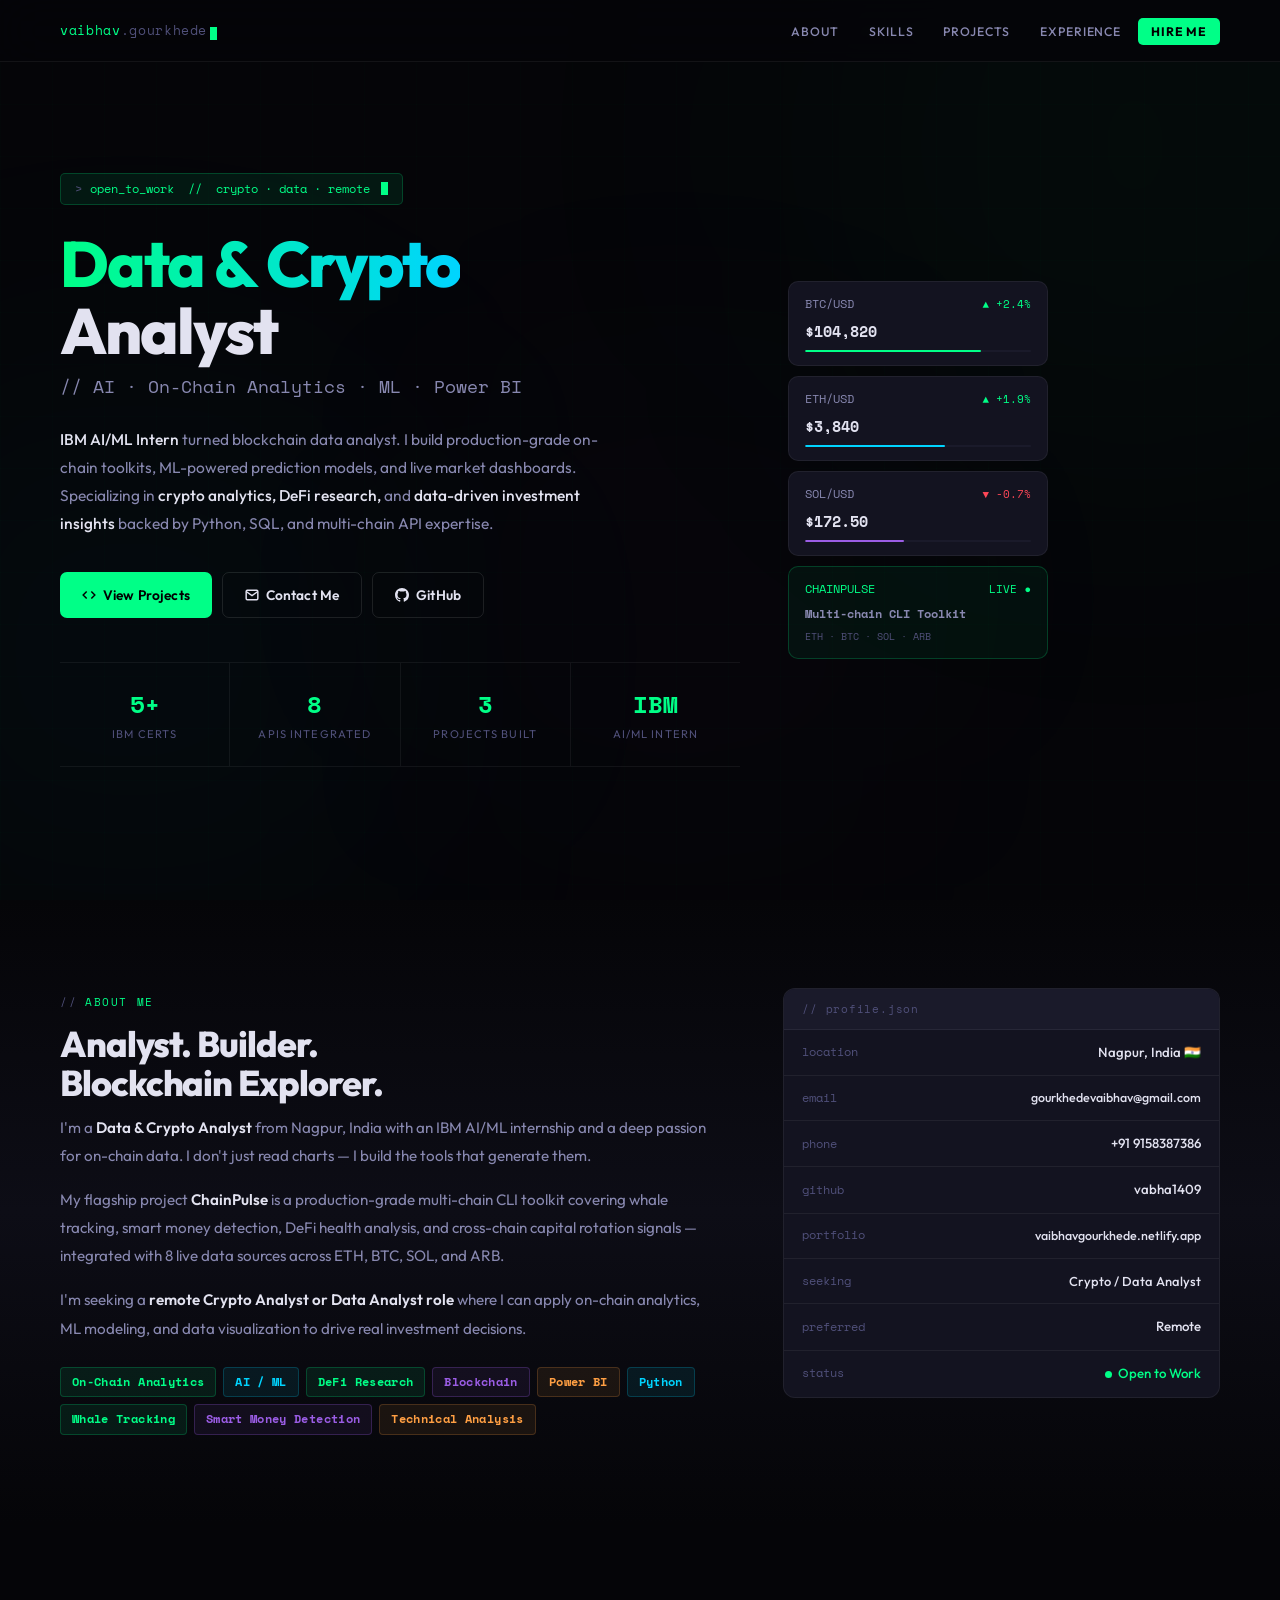
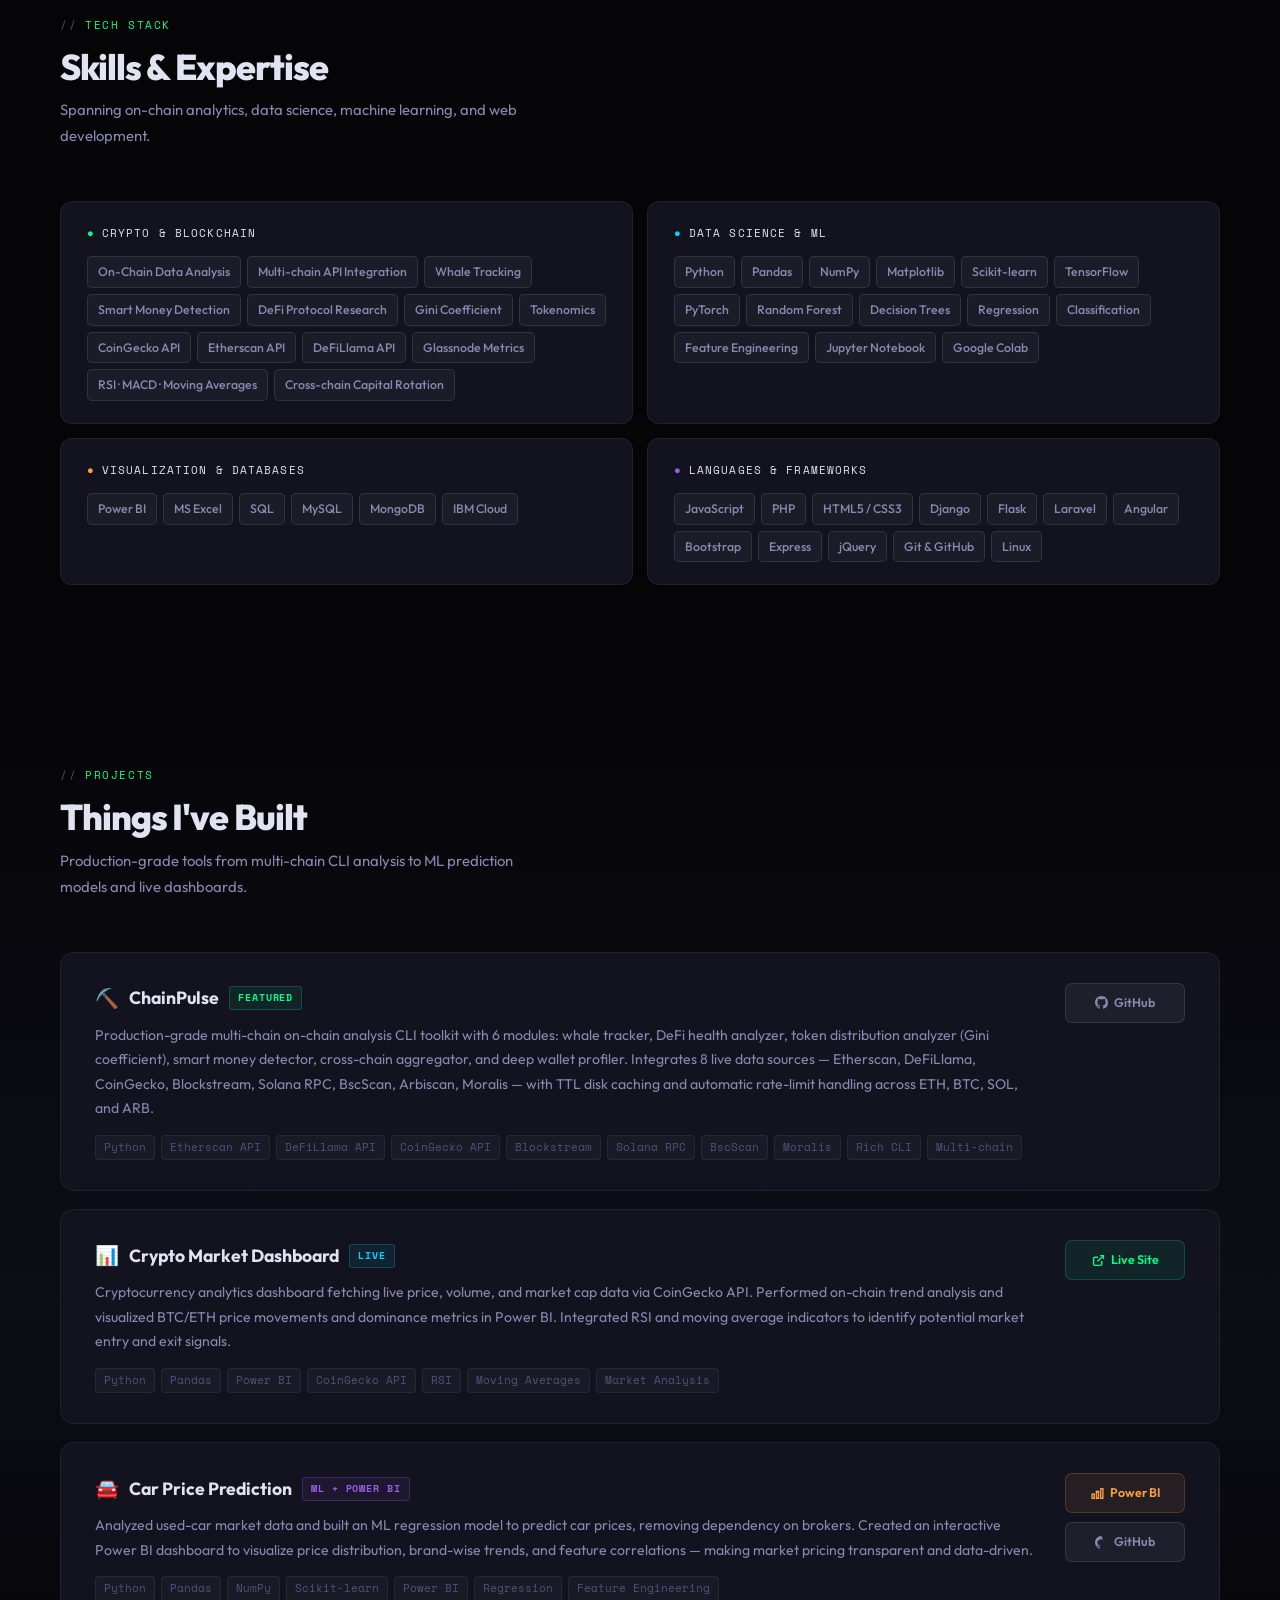
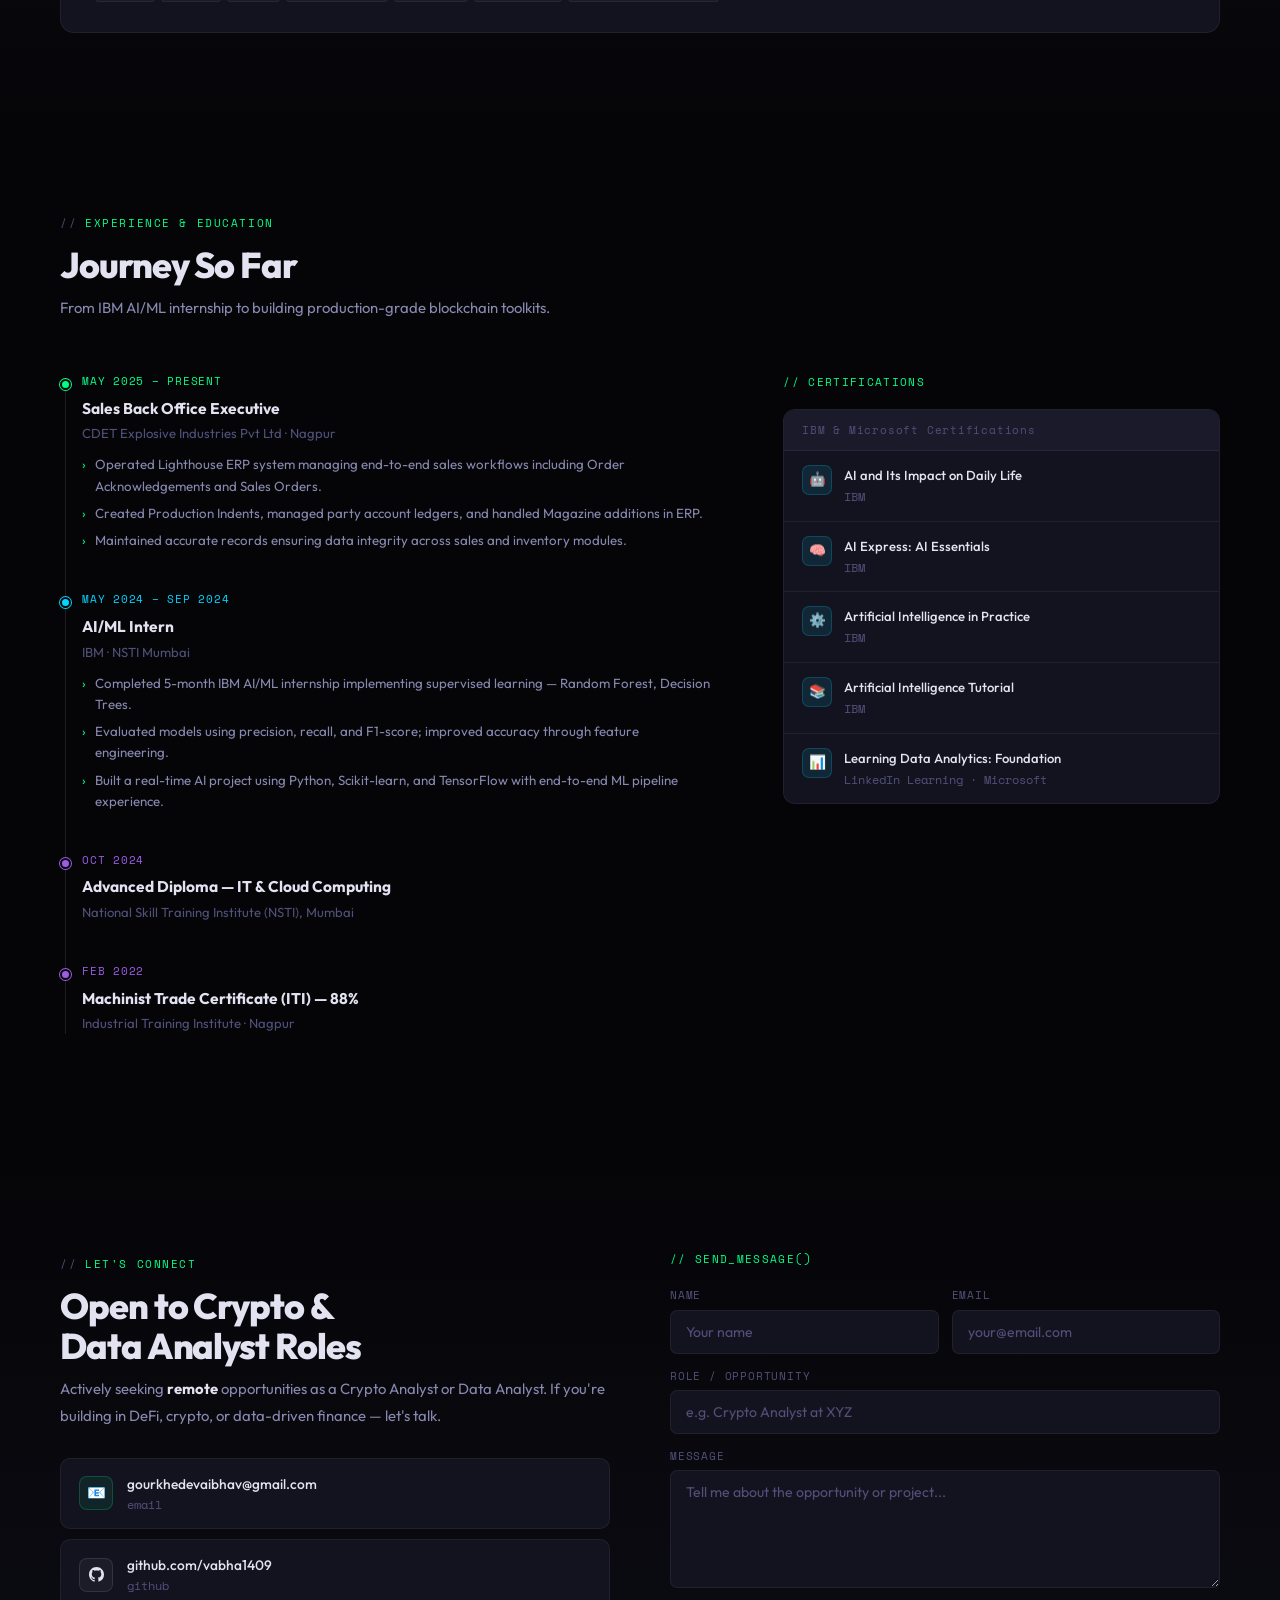
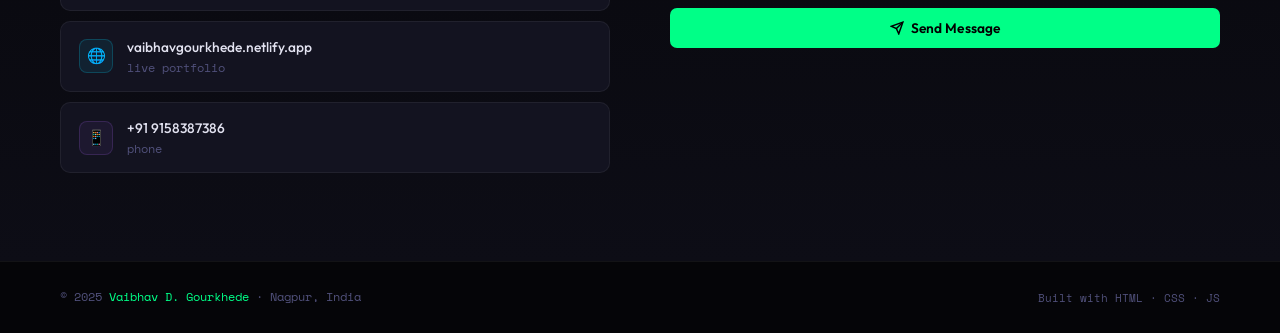
==== index.html @ e636c7ea "Add files via upload feat: complete portfolio redesign" ====
<!DOCTYPE html>
<html lang="en">
<head>
<meta charset="UTF-8">
<meta name="viewport" content="width=device-width, initial-scale=1.0">
<title>Vaibhav Gourkhede | Data &amp; Crypto Analyst</title>
<link href="https://fonts.googleapis.com/css2?family=Space+Mono:ital,wght@0,400;0,700;1,400&family=Outfit:wght@300;400;500;600;700;800&display=swap" rel="stylesheet">
<style>
:root{
  --bg:#050508;--surf:#0d0d16;--surf2:#131320;--surf3:#1a1a2a;
  --bdr:rgba(255,255,255,0.06);--bdr2:rgba(255,255,255,0.1);
  --green:#00ff87;--gdim:rgba(0,255,135,0.08);--gbdr:rgba(0,255,135,0.2);
  --blue:#00d4ff;--bdim:rgba(0,212,255,0.08);
  --purple:#9b5de5;--pdim:rgba(155,93,229,0.08);
  --orange:#ff9f43;--odim:rgba(255,159,67,0.08);
  --red:#ff4757;
  --tx:#e2e2f0;--tx2:#8888b0;--tx3:#50507a;
  --mono:'Space Mono',monospace;--sans:'Outfit',sans-serif;
}
*,*::before,*::after{margin:0;padding:0;box-sizing:border-box}
html{scroll-behavior:smooth}
body{background:var(--bg);color:var(--tx);font-family:var(--sans);font-size:16px;line-height:1.6;overflow-x:hidden}
body::after{content:'';position:fixed;inset:0;background-image:linear-gradient(rgba(0,255,135,0.012) 1px,transparent 1px),linear-gradient(90deg,rgba(0,255,135,0.012) 1px,transparent 1px);background-size:52px 52px;pointer-events:none;z-index:0}
.glow{position:fixed;border-radius:50%;filter:blur(150px);pointer-events:none;z-index:0}
.g1{width:650px;height:650px;background:rgba(0,255,135,0.03);top:-180px;right:-180px}
.g2{width:500px;height:500px;background:rgba(0,212,255,0.04);bottom:0;left:-120px}
.g3{width:380px;height:380px;background:rgba(155,93,229,0.03);top:45%;left:38%}

/* NAV */
nav{position:fixed;top:0;left:0;right:0;z-index:200;display:flex;justify-content:space-between;align-items:center;padding:0 60px;height:62px;background:rgba(5,5,8,0.88);backdrop-filter:blur(24px);border-bottom:1px solid var(--bdr)}
.nav-brand{font-family:var(--mono);font-size:0.82rem;color:var(--green);letter-spacing:0.05em}
.nav-brand span{color:var(--tx3)}
.blink{display:inline-block;width:7px;height:13px;background:var(--green);animation:blink 1s step-end infinite;vertical-align:text-bottom;margin-left:3px}
@keyframes blink{0%,100%{opacity:1}50%{opacity:0}}
.nav-links{display:flex;gap:4px;list-style:none}
.nav-links a{color:var(--tx2);text-decoration:none;font-size:0.77rem;font-weight:500;letter-spacing:0.07em;text-transform:uppercase;padding:6px 13px;border-radius:5px;transition:all .2s}
.nav-links a:hover{color:var(--tx);background:var(--surf2)}
.nav-hire{background:var(--green)!important;color:#000!important;font-weight:700!important}
.nav-hire:hover{background:#00ffaa!important}

/* HERO */
#hero{min-height:100vh;display:flex;align-items:center;padding:110px 60px 70px;max-width:1280px;margin:0 auto;position:relative;z-index:1;gap:48px}
.hero-l{flex:1;max-width:680px}
.hero-r{flex:0 0 260px;display:flex;flex-direction:column;gap:10px}
.tag{display:inline-flex;align-items:center;gap:8px;font-family:var(--mono);font-size:0.72rem;color:var(--green);background:var(--gdim);border:1px solid var(--gbdr);border-radius:5px;padding:6px 14px;margin-bottom:26px;animation:fup .5s ease both}
.tag::before{content:'>';color:var(--tx3)}
h1{font-family:var(--sans);font-size:clamp(2.5rem,5vw,4.2rem);font-weight:800;line-height:1.04;letter-spacing:-.03em;margin-bottom:8px;animation:fup .5s .08s ease both}
.gtext{background:linear-gradient(90deg,var(--green) 0%,var(--blue) 100%);-webkit-background-clip:text;-webkit-text-fill-color:transparent;background-clip:text}
.subtitle{font-family:var(--mono);font-size:clamp(0.9rem,1.8vw,1.1rem);color:var(--tx2);margin-bottom:26px;animation:fup .5s .14s ease both}
.hero-bio{font-size:.97rem;color:var(--tx2);max-width:540px;line-height:1.8;margin-bottom:34px;animation:fup .5s .2s ease both}
.hero-bio strong{color:var(--tx);font-weight:500}
.btns{display:flex;gap:10px;flex-wrap:wrap;animation:fup .5s .26s ease both}
.btn{display:inline-flex;align-items:center;gap:7px;padding:11px 22px;border-radius:7px;font-size:.86rem;font-weight:600;text-decoration:none;border:none;cursor:pointer;font-family:var(--sans);transition:all .2s;letter-spacing:.01em}
.btn-g{background:var(--green);color:#000}
.btn-g:hover{background:#00ffaa;transform:translateY(-2px);box-shadow:0 8px 24px rgba(0,255,135,.22)}
.btn-o{background:transparent;color:var(--tx);border:1px solid var(--bdr2)}
.btn-o:hover{border-color:rgba(255,255,255,.18);background:var(--surf2);transform:translateY(-2px)}
.metrics{display:flex;gap:0;border-top:1px solid var(--bdr);border-bottom:1px solid var(--bdr);margin-top:44px;animation:fup .5s .32s ease both}
.met{flex:1;padding:22px 0;border-right:1px solid var(--bdr);text-align:center}
.met:last-child{border-right:none}
.met-v{font-family:var(--mono);font-size:1.5rem;font-weight:700;color:var(--green)}
.met-l{font-size:.7rem;text-transform:uppercase;letter-spacing:.1em;color:var(--tx3);margin-top:3px}
@keyframes fup{from{opacity:0;transform:translateY(18px)}to{opacity:1;transform:translateY(0)}}

/* TICKER */
.tick{background:var(--surf2);border:1px solid var(--bdr);border-radius:10px;padding:13px 16px;font-family:var(--mono);font-size:.73rem;animation:fup .5s .3s ease both;transition:border-color .2s}
.tick:hover{border-color:var(--bdr2)}
.tick-top{display:flex;justify-content:space-between;align-items:center;margin-bottom:5px}
.tick-sym{color:var(--tx2)}
.up{color:var(--green);font-size:.68rem}
.dn{color:var(--red);font-size:.68rem}
.tick-p{font-size:.95rem;color:var(--tx);font-weight:700}
.tick-bar{height:2px;background:var(--surf3);border-radius:2px;overflow:hidden;margin-top:7px}
.tick-f{height:100%;border-radius:2px}

/* SECTIONS */
.section{position:relative;z-index:1;padding:88px 0}
.container{max-width:1280px;margin:0 auto;padding:0 60px}
.eyebrow{display:inline-flex;align-items:center;gap:8px;font-family:var(--mono);font-size:.7rem;letter-spacing:.14em;text-transform:uppercase;color:var(--green);margin-bottom:13px}
.eyebrow::before{content:'//';color:var(--tx3)}
.sec-h{font-family:var(--sans);font-size:clamp(1.75rem,2.8vw,2.5rem);font-weight:800;letter-spacing:-.03em;margin-bottom:11px;line-height:1.1}
.sec-sub{color:var(--tx2);font-size:.93rem;max-width:490px;line-height:1.75;margin-bottom:52px}

/* ABOUT */
#about{background:linear-gradient(180deg,var(--bg) 0%,var(--surf) 50%,var(--bg) 100%)}
.about-g{display:grid;grid-template-columns:3fr 2fr;gap:68px;align-items:start}
.about-body p{color:var(--tx2);line-height:1.85;margin-bottom:16px;font-size:.95rem}
.about-body p strong{color:var(--tx);font-weight:600}
.chips{display:flex;flex-wrap:wrap;gap:7px;margin-top:24px}
.chip{font-size:.73rem;font-weight:600;padding:5px 11px;border-radius:4px;font-family:var(--mono);letter-spacing:.03em}
.cg{background:var(--gdim);border:1px solid var(--gbdr);color:var(--green)}
.cb{background:var(--bdim);border:1px solid rgba(0,212,255,.2);color:var(--blue)}
.cp{background:var(--pdim);border:1px solid rgba(155,93,229,.25);color:var(--purple)}
.co{background:var(--odim);border:1px solid rgba(255,159,67,.2);color:var(--orange)}
.info-panel{background:var(--surf2);border:1px solid var(--bdr);border-radius:12px;overflow:hidden}
.ip-head{background:var(--surf3);border-bottom:1px solid var(--bdr);padding:11px 18px;font-family:var(--mono);font-size:.7rem;color:var(--tx3);letter-spacing:.07em}
.ir{display:flex;justify-content:space-between;align-items:center;padding:12px 18px;border-bottom:1px solid var(--bdr);font-size:.83rem}
.ir:last-child{border-bottom:none}
.ik{color:var(--tx3);font-family:var(--mono);font-size:.72rem}
.iv{color:var(--tx);font-weight:500}
.sdot{display:inline-flex;align-items:center;gap:6px;color:var(--green)}
.sdot::before{content:'';width:7px;height:7px;background:var(--green);border-radius:50%;animation:pulse 2s ease infinite}
@keyframes pulse{0%,100%{opacity:1;transform:scale(1)}50%{opacity:.4;transform:scale(.75)}}

/* SKILLS */
.sk-grid{display:grid;grid-template-columns:repeat(2,1fr);gap:14px}
.sk-block{background:var(--surf2);border:1px solid var(--bdr);border-radius:12px;padding:22px 26px;transition:border-color .2s}
.sk-block:hover{border-color:var(--bdr2)}
.sk-title{font-family:var(--mono);font-size:.7rem;text-transform:uppercase;letter-spacing:.1em;margin-bottom:14px;display:flex;align-items:center;gap:7px}
.pills{display:flex;flex-wrap:wrap;gap:6px}
.pill{background:rgba(255,255,255,.04);border:1px solid var(--bdr2);border-radius:5px;padding:5px 10px;font-size:.77rem;font-weight:500;color:var(--tx2);transition:all .18s}
.pill:hover{color:var(--tx);background:rgba(255,255,255,.07)}

/* PROJECTS */
#projects{background:linear-gradient(180deg,var(--bg) 0%,var(--surf) 60%,var(--bg) 100%)}
.proj-list{display:flex;flex-direction:column;gap:18px}
.pcard{background:var(--surf2);border:1px solid var(--bdr);border-radius:14px;padding:30px 34px;display:grid;grid-template-columns:1fr auto;gap:28px;align-items:start;transition:all .25s;position:relative;overflow:hidden}
.pcard::before{content:'';position:absolute;left:0;top:0;bottom:0;width:3px;background:var(--green);opacity:0;transition:opacity .25s}
.pcard:hover{border-color:var(--bdr2);transform:translateX(4px)}
.pcard:hover::before{opacity:1}
.pcard.blue::before{background:var(--blue)}
.pcard.purple::before{background:var(--purple)}
.ph{display:flex;align-items:center;gap:10px;margin-bottom:9px}
.pico{font-size:1.2rem}
.pname{font-family:var(--sans);font-size:1.1rem;font-weight:700;color:var(--tx)}
.pbadge{font-family:var(--mono);font-size:.63rem;text-transform:uppercase;letter-spacing:.09em;padding:3px 8px;border-radius:3px;font-weight:700}
.bf{background:var(--gdim);border:1px solid var(--gbdr);color:var(--green)}
.bl{background:var(--bdim);border:1px solid rgba(0,212,255,.2);color:var(--blue)}
.bpu{background:var(--pdim);border:1px solid rgba(155,93,229,.25);color:var(--purple)}
.pdesc{color:var(--tx2);font-size:.88rem;line-height:1.75;margin-bottom:14px}
.pstack{display:flex;flex-wrap:wrap;gap:6px}
.stag{font-family:var(--mono);font-size:.68rem;background:rgba(255,255,255,.03);border:1px solid var(--bdr);border-radius:4px;padding:3px 8px;color:var(--tx3)}
.plc{display:flex;flex-direction:column;gap:9px;min-width:120px}
.plink{display:flex;align-items:center;justify-content:center;gap:6px;text-decoration:none;font-size:.78rem;font-weight:600;padding:9px 14px;border-radius:7px;transition:all .18s;white-space:nowrap}
.plgh{background:rgba(255,255,255,.05);border:1px solid var(--bdr2);color:var(--tx2)}
.plgh:hover{color:var(--tx);background:rgba(255,255,255,.09)}
.pllive{background:var(--gdim);border:1px solid var(--gbdr);color:var(--green)}
.pllive:hover{background:rgba(0,255,135,.15);transform:translateY(-1px)}
.plpbi{background:var(--odim);border:1px solid rgba(255,159,67,.2);color:var(--orange)}
.plpbi:hover{background:rgba(255,159,67,.14);transform:translateY(-1px)}

/* EXPERIENCE */
.exp-g{display:grid;grid-template-columns:3fr 2fr;gap:68px}
.tl{position:relative;padding-left:22px}
.tl::before{content:'';position:absolute;left:5px;top:8px;bottom:0;width:1px;background:var(--bdr2)}
.tli{position:relative;margin-bottom:40px}
.tld{position:absolute;left:-22px;top:6px;width:11px;height:11px;border-radius:50%;background:var(--green);border:2px solid var(--bg);box-shadow:0 0 0 1px var(--green)}
.tld.b{background:var(--blue);box-shadow:0 0 0 1px var(--blue)}
.tld.p{background:var(--purple);box-shadow:0 0 0 1px var(--purple)}
.tldate{font-family:var(--mono);font-size:.68rem;color:var(--green);letter-spacing:.07em;margin-bottom:5px}
.tlrole{font-size:.97rem;font-weight:700;margin-bottom:3px}
.tlorg{font-size:.82rem;color:var(--tx3);margin-bottom:10px}
.tlpts{list-style:none;padding:0;display:flex;flex-direction:column;gap:6px}
.tlpts li{font-size:.83rem;color:var(--tx2);line-height:1.6;padding-left:13px;position:relative}
.tlpts li::before{content:'›';position:absolute;left:0;color:var(--green)}
.cert-panel{background:var(--surf2);border:1px solid var(--bdr);border-radius:12px;overflow:hidden}
.cp-head{background:var(--surf3);border-bottom:1px solid var(--bdr);padding:11px 18px;font-family:var(--mono);font-size:.7rem;color:var(--tx3);letter-spacing:.07em}
.ci{display:flex;align-items:flex-start;gap:12px;padding:14px 18px;border-bottom:1px solid var(--bdr);transition:background .2s}
.ci:last-child{border-bottom:none}
.ci:hover{background:rgba(255,255,255,.02)}
.cico{width:30px;height:30px;border-radius:7px;flex-shrink:0;background:rgba(0,212,255,.1);border:1px solid rgba(0,212,255,.2);display:flex;align-items:center;justify-content:center;font-size:.85rem}
.cname{font-size:.82rem;font-weight:500;color:var(--tx)}
.ciss{font-size:.73rem;color:var(--tx3);font-family:var(--mono);margin-top:2px}

/* CONTACT */
#contact{background:linear-gradient(180deg,var(--bg) 0%,var(--surf) 100%)}
.con-g{display:grid;grid-template-columns:1fr 1fr;gap:60px}
.clinks{display:flex;flex-direction:column;gap:10px;margin-top:28px}
.clink{display:flex;align-items:center;gap:14px;padding:14px 18px;border-radius:10px;background:var(--surf2);border:1px solid var(--bdr);text-decoration:none;color:var(--tx);font-size:.86rem;font-weight:500;transition:all .2s}
.clink:hover{border-color:var(--bdr2);transform:translateX(4px);background:var(--surf3)}
.cico2{width:34px;height:34px;border-radius:8px;flex-shrink:0;display:flex;align-items:center;justify-content:center;font-size:.95rem}
.csub{font-size:.72rem;color:var(--tx3);font-family:var(--mono);margin-top:1px}
.form{display:flex;flex-direction:column;gap:13px}
.frow{display:grid;grid-template-columns:1fr 1fr;gap:13px}
.flbl{font-size:.71rem;font-family:var(--mono);color:var(--tx3);letter-spacing:.07em;margin-bottom:5px;text-transform:uppercase}
.form input,.form textarea{width:100%;background:var(--surf2);border:1px solid var(--bdr);border-radius:7px;padding:12px 15px;color:var(--tx);font-family:var(--sans);font-size:.88rem;outline:none;transition:border-color .2s}
.form input:focus,.form textarea:focus{border-color:rgba(0,255,135,.3)}
.form input::placeholder,.form textarea::placeholder{color:var(--tx3)}
.form textarea{resize:vertical;min-height:118px}

/* FOOTER */
footer{border-top:1px solid var(--bdr);padding:26px 60px;display:flex;justify-content:space-between;align-items:center;position:relative;z-index:1}
.fl{font-family:var(--mono);font-size:.72rem;color:var(--tx3)}
.fl span{color:var(--green)}

/* REVEAL */
.reveal{opacity:0;transform:translateY(26px);transition:opacity .62s ease,transform .62s ease}
.reveal.in{opacity:1;transform:translateY(0)}

/* SCROLLBAR */
::-webkit-scrollbar{width:4px}
::-webkit-scrollbar-track{background:var(--bg)}
::-webkit-scrollbar-thumb{background:var(--surf3);border-radius:2px}

/* RESPONSIVE */
@media(max-width:960px){
  nav{padding:0 20px}.nav-links{display:none}
  #hero{padding:90px 20px 60px;flex-direction:column}
  .hero-r{margin:0;flex-direction:row;overflow-x:auto;flex:unset;width:100%}
  .container{padding:0 20px}
  .about-g,.sk-grid,.exp-g,.con-g{grid-template-columns:1fr}
  .pcard{grid-template-columns:1fr}
  .plc{flex-direction:row;flex-wrap:wrap}
  footer{padding:20px;flex-direction:column;gap:8px;text-align:center}
}
</style>
</head>
<body>
<div class="glow g1"></div><div class="glow g2"></div><div class="glow g3"></div>

<!-- NAV -->
<nav>
  <div class="nav-brand">vaibhav<span>.gourkhede</span><span class="blink"></span></div>
  <ul class="nav-links">
    <li><a href="#about">About</a></li>
    <li><a href="#skills">Skills</a></li>
    <li><a href="#projects">Projects</a></li>
    <li><a href="#experience">Experience</a></li>
    <li><a href="#contact" class="nav-hire">Hire Me</a></li>
  </ul>
</nav>

<!-- HERO -->
<section id="hero">
  <div class="hero-l">
    <div class="tag">open_to_work &nbsp;&#47;&#47;&nbsp; crypto &middot; data &middot; remote<span class="blink"></span></div>
    <h1><span class="gtext">Data &amp; Crypto</span><br>Analyst</h1>
    <p class="subtitle">// AI &middot; On-Chain Analytics &middot; ML &middot; Power BI</p>
    <p class="hero-bio">
      <strong>IBM AI/ML Intern</strong> turned blockchain data analyst. I build production-grade on-chain toolkits, ML-powered prediction models, and live market dashboards. Specializing in <strong>crypto analytics, DeFi research,</strong> and <strong>data-driven investment insights</strong> backed by Python, SQL, and multi-chain API expertise.
    </p>
    <div class="btns">
      <a href="#projects" class="btn btn-g">
        <svg width="14" height="14" viewBox="0 0 24 24" fill="none" stroke="currentColor" stroke-width="2.5"><polyline points="16 18 22 12 16 6"/><polyline points="8 6 2 12 8 18"/></svg>
        View Projects
      </a>
      <a href="mailto:gourkhedevaibhav@gmail.com" class="btn btn-o">
        <svg width="14" height="14" viewBox="0 0 24 24" fill="none" stroke="currentColor" stroke-width="2.5"><path d="M4 4h16c1.1 0 2 .9 2 2v12c0 1.1-.9 2-2 2H4c-1.1 0-2-.9-2-2V6c0-1.1.9-2 2-2z"/><polyline points="22,6 12,13 2,6"/></svg>
        Contact Me
      </a>
      <a href="https://github.com/vabha1409" target="_blank" class="btn btn-o">
        <svg width="14" height="14" viewBox="0 0 24 24" fill="currentColor"><path d="M12 0C5.37 0 0 5.37 0 12c0 5.31 3.435 9.795 8.205 11.385.6.105.825-.255.825-.57 0-.285-.015-1.23-.015-2.235-3.015.555-3.795-.735-4.035-1.41-.135-.345-.72-1.41-1.23-1.695-.42-.225-1.02-.78-.015-.795.945-.015 1.62.87 1.845 1.23 1.08 1.815 2.805 1.305 3.495.99.105-.78.42-1.305.765-1.605-2.67-.3-5.46-1.335-5.46-5.925 0-1.305.465-2.385 1.23-3.225-.12-.3-.54-1.53.12-3.18 0 0 1.005-.315 3.3 1.23.96-.27 1.98-.405 3-.405s2.04.135 3 .405c2.295-1.56 3.3-1.23 3.3-1.23.66 1.65.24 2.88.12 3.18.765.84 1.23 1.905 1.23 3.225 0 4.605-2.805 5.625-5.475 5.925.435.375.81 1.095.81 2.22 0 1.605-.015 2.895-.015 3.3 0 .315.225.69.825.57A12.02 12.02 0 0024 12c0-6.63-5.37-12-12-12z"/></svg>
        GitHub
      </a>
    </div>
    <div class="metrics">
      <div class="met"><div class="met-v">5+</div><div class="met-l">IBM Certs</div></div>
      <div class="met"><div class="met-v">8</div><div class="met-l">APIs Integrated</div></div>
      <div class="met"><div class="met-v">3</div><div class="met-l">Projects Built</div></div>
      <div class="met"><div class="met-v">IBM</div><div class="met-l">AI/ML Intern</div></div>
    </div>
  </div>
  <div class="hero-r">
    <div class="tick">
      <div class="tick-top"><span class="tick-sym">BTC/USD</span><span class="up">&#9650; +2.4%</span></div>
      <div class="tick-p">$104,820</div>
      <div class="tick-bar"><div class="tick-f" style="width:78%;background:var(--green)"></div></div>
    </div>
    <div class="tick">
      <div class="tick-top"><span class="tick-sym">ETH/USD</span><span class="up">&#9650; +1.9%</span></div>
      <div class="tick-p">$3,840</div>
      <div class="tick-bar"><div class="tick-f" style="width:62%;background:var(--blue)"></div></div>
    </div>
    <div class="tick">
      <div class="tick-top"><span class="tick-sym">SOL/USD</span><span class="dn">&#9660; -0.7%</span></div>
      <div class="tick-p">$172.50</div>
      <div class="tick-bar"><div class="tick-f" style="width:44%;background:var(--purple)"></div></div>
    </div>
    <div class="tick" style="background:rgba(0,255,135,0.05);border-color:var(--gbdr)">
      <div class="tick-top"><span class="tick-sym" style="color:var(--green)">CHAINPULSE</span><span class="up">LIVE &#9679;</span></div>
      <div class="tick-p" style="font-size:.78rem;color:var(--tx2);margin-top:3px">Multi-chain CLI Toolkit</div>
      <div style="font-family:var(--mono);font-size:.65rem;color:var(--tx3);margin-top:4px">ETH &middot; BTC &middot; SOL &middot; ARB</div>
    </div>
  </div>
</section>

<!-- ABOUT -->
<section id="about" class="section">
  <div class="container">
    <div class="about-g">
      <div class="reveal">
        <div class="eyebrow">About Me</div>
        <h2 class="sec-h">Analyst. Builder.<br>Blockchain Explorer.</h2>
        <div class="about-body">
          <p>I'm a <strong>Data &amp; Crypto Analyst</strong> from Nagpur, India with an IBM AI/ML internship and a deep passion for on-chain data. I don't just read charts &mdash; I build the tools that generate them.</p>
          <p>My flagship project <strong>ChainPulse</strong> is a production-grade multi-chain CLI toolkit covering whale tracking, smart money detection, DeFi health analysis, and cross-chain capital rotation signals &mdash; integrated with 8 live data sources across ETH, BTC, SOL, and ARB.</p>
          <p>I'm seeking a <strong>remote Crypto Analyst or Data Analyst role</strong> where I can apply on-chain analytics, ML modeling, and data visualization to drive real investment decisions.</p>
        </div>
        <div class="chips">
          <span class="chip cg">On-Chain Analytics</span>
          <span class="chip cb">AI / ML</span>
          <span class="chip cg">DeFi Research</span>
          <span class="chip cp">Blockchain</span>
          <span class="chip co">Power BI</span>
          <span class="chip cb">Python</span>
          <span class="chip cg">Whale Tracking</span>
          <span class="chip cp">Smart Money Detection</span>
          <span class="chip co">Technical Analysis</span>
        </div>
      </div>
      <div class="reveal">
        <div class="info-panel">
          <div class="ip-head">// profile.json</div>
          <div class="ir"><span class="ik">location</span><span class="iv">Nagpur, India &#127470;&#127475;</span></div>
          <div class="ir"><span class="ik">email</span><span class="iv" style="font-size:.78rem">gourkhedevaibhav@gmail.com</span></div>
          <div class="ir"><span class="ik">phone</span><span class="iv">+91 9158387386</span></div>
          <div class="ir"><span class="ik">github</span><span class="iv">vabha1409</span></div>
          <div class="ir"><span class="ik">portfolio</span><span class="iv" style="font-size:.78rem">vaibhavgourkhede.netlify.app</span></div>
          <div class="ir"><span class="ik">seeking</span><span class="iv" style="font-size:.81rem">Crypto / Data Analyst</span></div>
          <div class="ir"><span class="ik">preferred</span><span class="iv">Remote</span></div>
          <div class="ir"><span class="ik">status</span><span class="iv"><span class="sdot">Open to Work</span></span></div>
        </div>
      </div>
    </div>
  </div>
</section>

<!-- SKILLS -->
<section id="skills" class="section">
  <div class="container">
    <div class="reveal">
      <div class="eyebrow">Tech Stack</div>
      <h2 class="sec-h">Skills &amp; Expertise</h2>
      <p class="sec-sub">Spanning on-chain analytics, data science, machine learning, and web development.</p>
    </div>
    <div class="sk-grid">
      <div class="sk-block reveal">
        <div class="sk-title"><span style="color:var(--green)">&#9679;</span> Crypto &amp; Blockchain</div>
        <div class="pills">
          <span class="pill">On-Chain Data Analysis</span><span class="pill">Multi-chain API Integration</span><span class="pill">Whale Tracking</span><span class="pill">Smart Money Detection</span><span class="pill">DeFi Protocol Research</span><span class="pill">Gini Coefficient</span><span class="pill">Tokenomics</span><span class="pill">CoinGecko API</span><span class="pill">Etherscan API</span><span class="pill">DeFiLlama API</span><span class="pill">Glassnode Metrics</span><span class="pill">RSI &middot; MACD &middot; Moving Averages</span><span class="pill">Cross-chain Capital Rotation</span>
        </div>
      </div>
      <div class="sk-block reveal">
        <div class="sk-title"><span style="color:var(--blue)">&#9679;</span> Data Science &amp; ML</div>
        <div class="pills">
          <span class="pill">Python</span><span class="pill">Pandas</span><span class="pill">NumPy</span><span class="pill">Matplotlib</span><span class="pill">Scikit-learn</span><span class="pill">TensorFlow</span><span class="pill">PyTorch</span><span class="pill">Random Forest</span><span class="pill">Decision Trees</span><span class="pill">Regression</span><span class="pill">Classification</span><span class="pill">Feature Engineering</span><span class="pill">Jupyter Notebook</span><span class="pill">Google Colab</span>
        </div>
      </div>
      <div class="sk-block reveal">
        <div class="sk-title"><span style="color:var(--orange)">&#9679;</span> Visualization &amp; Databases</div>
        <div class="pills">
          <span class="pill">Power BI</span><span class="pill">MS Excel</span><span class="pill">SQL</span><span class="pill">MySQL</span><span class="pill">MongoDB</span><span class="pill">IBM Cloud</span>
        </div>
      </div>
      <div class="sk-block reveal">
        <div class="sk-title"><span style="color:var(--purple)">&#9679;</span> Languages &amp; Frameworks</div>
        <div class="pills">
          <span class="pill">JavaScript</span><span class="pill">PHP</span><span class="pill">HTML5 / CSS3</span><span class="pill">Django</span><span class="pill">Flask</span><span class="pill">Laravel</span><span class="pill">Angular</span><span class="pill">Bootstrap</span><span class="pill">Express</span><span class="pill">jQuery</span><span class="pill">Git &amp; GitHub</span><span class="pill">Linux</span>
        </div>
      </div>
    </div>
  </div>
</section>

<!-- PROJECTS -->
<section id="projects" class="section">
  <div class="container">
    <div class="reveal">
      <div class="eyebrow">Projects</div>
      <h2 class="sec-h">Things I've Built</h2>
      <p class="sec-sub">Production-grade tools from multi-chain CLI analysis to ML prediction models and live dashboards.</p>
    </div>
    <div class="proj-list">

      <!-- ChainPulse -->
      <div class="pcard reveal">
        <div>
          <div class="ph">
            <span class="pico">&#9935;&#65039;</span>
            <span class="pname">ChainPulse</span>
            <span class="pbadge bf">Featured</span>
          </div>
          <p class="pdesc">Production-grade multi-chain on-chain analysis CLI toolkit with 6 modules: whale tracker, DeFi health analyzer, token distribution analyzer (Gini coefficient), smart money detector, cross-chain aggregator, and deep wallet profiler. Integrates 8 live data sources &mdash; Etherscan, DeFiLlama, CoinGecko, Blockstream, Solana RPC, BscScan, Arbiscan, Moralis &mdash; with TTL disk caching and automatic rate-limit handling across ETH, BTC, SOL, and ARB.</p>
          <div class="pstack">
            <span class="stag">Python</span><span class="stag">Etherscan API</span><span class="stag">DeFiLlama API</span><span class="stag">CoinGecko API</span><span class="stag">Blockstream</span><span class="stag">Solana RPC</span><span class="stag">BscScan</span><span class="stag">Moralis</span><span class="stag">Rich CLI</span><span class="stag">Multi-chain</span>
          </div>
        </div>
        <div class="plc">
          <a href="https://github.com/vabha1409/chainpulse" target="_blank" class="plink plgh">
            <svg width="13" height="13" viewBox="0 0 24 24" fill="currentColor"><path d="M12 0C5.37 0 0 5.37 0 12c0 5.31 3.435 9.795 8.205 11.385.6.105.825-.255.825-.57 0-.285-.015-1.23-.015-2.235-3.015.555-3.795-.735-4.035-1.41-.135-.345-.72-1.41-1.23-1.695-.42-.225-1.02-.78-.015-.795.945-.015 1.62.87 1.845 1.23 1.08 1.815 2.805 1.305 3.495.99.105-.78.42-1.305.765-1.605-2.67-.3-5.46-1.335-5.46-5.925 0-1.305.465-2.385 1.23-3.225-.12-.3-.54-1.53.12-3.18 0 0 1.005-.315 3.3 1.23.96-.27 1.98-.405 3-.405s2.04.135 3 .405c2.295-1.56 3.3-1.23 3.3-1.23.66 1.65.24 2.88.12 3.18.765.84 1.23 1.905 1.23 3.225 0 4.605-2.805 5.625-5.475 5.925.435.375.81 1.095.81 2.22 0 1.605-.015 2.895-.015 3.3 0 .315.225.69.825.57A12.02 12.02 0 0024 12c0-6.63-5.37-12-12-12z"/></svg>
            GitHub
          </a>
        </div>
      </div>

      <!-- Crypto Dashboard -->
      <div class="pcard blue reveal">
        <div>
          <div class="ph">
            <span class="pico">&#128202;</span>
            <span class="pname">Crypto Market Dashboard</span>
            <span class="pbadge bl">Live</span>
          </div>
          <p class="pdesc">Cryptocurrency analytics dashboard fetching live price, volume, and market cap data via CoinGecko API. Performed on-chain trend analysis and visualized BTC/ETH price movements and dominance metrics in Power BI. Integrated RSI and moving average indicators to identify potential market entry and exit signals.</p>
          <div class="pstack">
            <span class="stag">Python</span><span class="stag">Pandas</span><span class="stag">Power BI</span><span class="stag">CoinGecko API</span><span class="stag">RSI</span><span class="stag">Moving Averages</span><span class="stag">Market Analysis</span>
          </div>
        </div>
        <div class="plc">
          <a href="https://vaibhavgourkhede.netlify.app" target="_blank" class="plink pllive">
            <svg width="13" height="13" viewBox="0 0 24 24" fill="none" stroke="currentColor" stroke-width="2.5"><path d="M18 13v6a2 2 0 01-2 2H5a2 2 0 01-2-2V8a2 2 0 012-2h6"/><polyline points="15 3 21 3 21 9"/><line x1="10" y1="14" x2="21" y2="3"/></svg>
            Live Site
          </a>
        </div>
      </div>

      <!-- Car Price Prediction -->
      <div class="pcard purple reveal">
        <div>
          <div class="ph">
            <span class="pico">&#128664;</span>
            <span class="pname">Car Price Prediction</span>
            <span class="pbadge bpu">ML + Power BI</span>
          </div>
          <p class="pdesc">Analyzed used-car market data and built an ML regression model to predict car prices, removing dependency on brokers. Created an interactive Power BI dashboard to visualize price distribution, brand-wise trends, and feature correlations &mdash; making market pricing transparent and data-driven.</p>
          <div class="pstack">
            <span class="stag">Python</span><span class="stag">Pandas</span><span class="stag">NumPy</span><span class="stag">Scikit-learn</span><span class="stag">Power BI</span><span class="stag">Regression</span><span class="stag">Feature Engineering</span>
          </div>
        </div>
        <div class="plc">
          <a href="https://app.powerbi.com/view?r=eyJrIjoiMzlhOWFhZWItM2NlZS00YTdjLWIwNjMtYTJkNTcwMDEwNWM1IiwidCI6ImYwZDBkNjE5LWRiMTAtNDA5ZC05ZDQ1LTMwNzZkMTdmMjFiMyJ9" target="_blank" class="plink plpbi">
            <svg width="13" height="13" viewBox="0 0 24 24" fill="none" stroke="currentColor" stroke-width="2.5"><rect x="18" y="3" width="4" height="18"/><rect x="10" y="8" width="4" height="13"/><rect x="2" y="13" width="4" height="8"/></svg>
            Power BI
          </a>
          <a href="https://github.com/vabha1409" target="_blank" class="plink plgh">
            <svg width="13" height="13" viewBox="0 0 24 24" fill="currentColor"><path d="M12 0C5.37 0 0 5.37 0 12c0 5.31 3.435 9.795 8.205 11.385.6.105.825-.255.825-.57 0-.285-.015-1.23-.015-2.235-3.015.555-3.795-.735-4.035-1.41-.135-.345-.72-1.41-1.23-1.695-.42-.225-1.02-.78-.015-.795.945-.015 1.62.87 1.845 1.23 1.08 1.815 2.805 1.305 3.495.99.105-.78.42-1.305.765-1.605-2.67-.3-5.46-1.335-5.46-5.925 0-1.305.465-2.805 5.625-5.475 5.925.435.375.81 1.095.81 2.22 0 1.605-.015 2.895-.015 3.3 0 .315.225.69.825.57A12.02 12.02 0 0024 12c0-6.63-5.37-12-12-12z"/></svg>
            GitHub
          </a>
        </div>
      </div>

    </div>
  </div>
</section>

<!-- EXPERIENCE -->
<section id="experience" class="section">
  <div class="container">
    <div class="reveal">
      <div class="eyebrow">Experience &amp; Education</div>
      <h2 class="sec-h">Journey So Far</h2>
      <p class="sec-sub">From IBM AI/ML internship to building production-grade blockchain toolkits.</p>
    </div>
    <div class="exp-g">
      <div class="reveal">
        <div class="tl">
          <div class="tli">
            <div class="tld"></div>
            <div class="tldate">MAY 2025 &ndash; PRESENT</div>
            <div class="tlrole">Sales Back Office Executive</div>
            <div class="tlorg">CDET Explosive Industries Pvt Ltd &middot; Nagpur</div>
            <ul class="tlpts">
              <li>Operated Lighthouse ERP system managing end-to-end sales workflows including Order Acknowledgements and Sales Orders.</li>
              <li>Created Production Indents, managed party account ledgers, and handled Magazine additions in ERP.</li>
              <li>Maintained accurate records ensuring data integrity across sales and inventory modules.</li>
            </ul>
          </div>
          <div class="tli">
            <div class="tld b"></div>
            <div class="tldate" style="color:var(--blue)">MAY 2024 &ndash; SEP 2024</div>
            <div class="tlrole">AI/ML Intern</div>
            <div class="tlorg">IBM &middot; NSTI Mumbai</div>
            <ul class="tlpts">
              <li>Completed 5-month IBM AI/ML internship implementing supervised learning &mdash; Random Forest, Decision Trees.</li>
              <li>Evaluated models using precision, recall, and F1-score; improved accuracy through feature engineering.</li>
              <li>Built a real-time AI project using Python, Scikit-learn, and TensorFlow with end-to-end ML pipeline experience.</li>
            </ul>
          </div>
          <div class="tli">
            <div class="tld p"></div>
            <div class="tldate" style="color:var(--purple)">OCT 2024</div>
            <div class="tlrole">Advanced Diploma &mdash; IT &amp; Cloud Computing</div>
            <div class="tlorg">National Skill Training Institute (NSTI), Mumbai</div>
          </div>
          <div class="tli">
            <div class="tld p"></div>
            <div class="tldate" style="color:var(--purple)">FEB 2022</div>
            <div class="tlrole">Machinist Trade Certificate (ITI) &mdash; 88%</div>
            <div class="tlorg">Industrial Training Institute &middot; Nagpur</div>
          </div>
        </div>
      </div>
      <div class="reveal">
        <div style="font-family:var(--mono);font-size:.7rem;color:var(--green);letter-spacing:.12em;text-transform:uppercase;margin-bottom:18px">// certifications</div>
        <div class="cert-panel">
          <div class="cp-head">IBM &amp; Microsoft Certifications</div>
          <div class="ci"><div class="cico">&#129302;</div><div><div class="cname">AI and Its Impact on Daily Life</div><div class="ciss">IBM</div></div></div>
          <div class="ci"><div class="cico">&#129504;</div><div><div class="cname">AI Express: AI Essentials</div><div class="ciss">IBM</div></div></div>
          <div class="ci"><div class="cico">&#9881;&#65039;</div><div><div class="cname">Artificial Intelligence in Practice</div><div class="ciss">IBM</div></div></div>
          <div class="ci"><div class="cico">&#128218;</div><div><div class="cname">Artificial Intelligence Tutorial</div><div class="ciss">IBM</div></div></div>
          <div class="ci"><div class="cico">&#128202;</div><div><div class="cname">Learning Data Analytics: Foundation</div><div class="ciss">LinkedIn Learning &middot; Microsoft</div></div></div>
        </div>
      </div>
    </div>
  </div>
</section>

<!-- CONTACT -->
<section id="contact" class="section">
  <div class="container">
    <div class="con-g">
      <div class="reveal">
        <div class="eyebrow">Let's Connect</div>
        <h2 class="sec-h">Open to Crypto &amp;<br>Data Analyst Roles</h2>
        <p style="color:var(--tx2);font-size:.93rem;line-height:1.8">Actively seeking <strong style="color:var(--tx)">remote</strong> opportunities as a Crypto Analyst or Data Analyst. If you're building in DeFi, crypto, or data-driven finance &mdash; let's talk.</p>
        <div class="clinks">
          <a href="mailto:gourkhedevaibhav@gmail.com" class="clink">
            <div class="cico2" style="background:rgba(0,255,135,.08);border:1px solid var(--gbdr)">&#128231;</div>
            <div><div>gourkhedevaibhav@gmail.com</div><div class="csub">email</div></div>
          </a>
          <a href="https://github.com/vabha1409" target="_blank" class="clink">
            <div class="cico2" style="background:rgba(255,255,255,.04);border:1px solid var(--bdr2)">
              <svg width="15" height="15" viewBox="0 0 24 24" fill="currentColor"><path d="M12 0C5.37 0 0 5.37 0 12c0 5.31 3.435 9.795 8.205 11.385.6.105.825-.255.825-.57 0-.285-.015-1.23-.015-2.235-3.015.555-3.795-.735-4.035-1.41-.135-.345-.72-1.41-1.23-1.695-.42-.225-1.02-.78-.015-.795.945-.015 1.62.87 1.845 1.23 1.08 1.815 2.805 1.305 3.495.99.105-.78.42-1.305.765-1.605-2.67-.3-5.46-1.335-5.46-5.925 0-1.305.465-2.385 1.23-3.225-.12-.3-.54-1.53.12-3.18 0 0 1.005-.315 3.3 1.23.96-.27 1.98-.405 3-.405s2.04.135 3 .405c2.295-1.56 3.3-1.23 3.3-1.23.66 1.65.24 2.88.12 3.18.765.84 1.23 1.905 1.23 3.225 0 4.605-2.805 5.625-5.475 5.925.435.375.81 1.095.81 2.22 0 1.605-.015 2.895-.015 3.3 0 .315.225.69.825.57A12.02 12.02 0 0024 12c0-6.63-5.37-12-12-12z"/></svg>
            </div>
            <div><div>github.com/vabha1409</div><div class="csub">github</div></div>
          </a>
          <a href="https://vaibhavgourkhede.netlify.app" target="_blank" class="clink">
            <div class="cico2" style="background:rgba(0,212,255,.08);border:1px solid rgba(0,212,255,.2)">&#127760;</div>
            <div><div>vaibhavgourkhede.netlify.app</div><div class="csub">live portfolio</div></div>
          </a>
          <a href="tel:+919158387386" class="clink">
            <div class="cico2" style="background:rgba(155,93,229,.08);border:1px solid rgba(155,93,229,.2)">&#128241;</div>
            <div><div>+91 9158387386</div><div class="csub">phone</div></div>
          </a>
        </div>
      </div>
      <div class="reveal">
        <div style="font-family:var(--mono);font-size:.7rem;color:var(--green);letter-spacing:.12em;text-transform:uppercase;margin-bottom:18px">// send_message()</div>
        <div class="form">
          <div class="frow">
            <div><div class="flbl">Name</div><input type="text" placeholder="Your name"></div>
            <div><div class="flbl">Email</div><input type="email" placeholder="your@email.com"></div>
          </div>
          <div><div class="flbl">Role / Opportunity</div><input type="text" placeholder="e.g. Crypto Analyst at XYZ"></div>
          <div><div class="flbl">Message</div><textarea placeholder="Tell me about the opportunity or project..."></textarea></div>
          <button class="btn btn-g" style="width:100%;justify-content:center" onclick="alert('Message sent! Vaibhav will get back to you soon.')">
            <svg width="14" height="14" viewBox="0 0 24 24" fill="none" stroke="currentColor" stroke-width="2.5"><line x1="22" y1="2" x2="11" y2="13"/><polygon points="22 2 15 22 11 13 2 9 22 2"/></svg>
            Send Message
          </button>
        </div>
      </div>
    </div>
  </div>
</section>

<!-- FOOTER -->
<footer>
  <div class="fl">&#169; 2025 <span>Vaibhav D. Gourkhede</span> &middot; Nagpur, India</div>
  <div class="fl" style="font-family:var(--mono);font-size:.7rem">Built with HTML &middot; CSS &middot; JS</div>
</footer>

<script>
const obs = new IntersectionObserver((entries) => {
  entries.forEach(e => { if (e.isIntersecting) { e.target.classList.add('in'); obs.unobserve(e.target); }});
}, { threshold: 0.07, rootMargin: '0px 0px -36px 0px' });
document.querySelectorAll('.reveal').forEach((el, i) => {
  el.style.transitionDelay = (i % 3) * 0.09 + 's';
  obs.observe(el);
});
const secs = document.querySelectorAll('section[id]');
window.addEventListener('scroll', () => {
  let cur = '';
  secs.forEach(s => { if (window.scrollY >= s.offsetTop - 110) cur = s.id; });
  document.querySelectorAll('.nav-links a').forEach(a => {
    a.style.color = a.getAttribute('href') === '#' + cur ? 'var(--tx)' : '';
  });
});
</script>
</body>
</html>
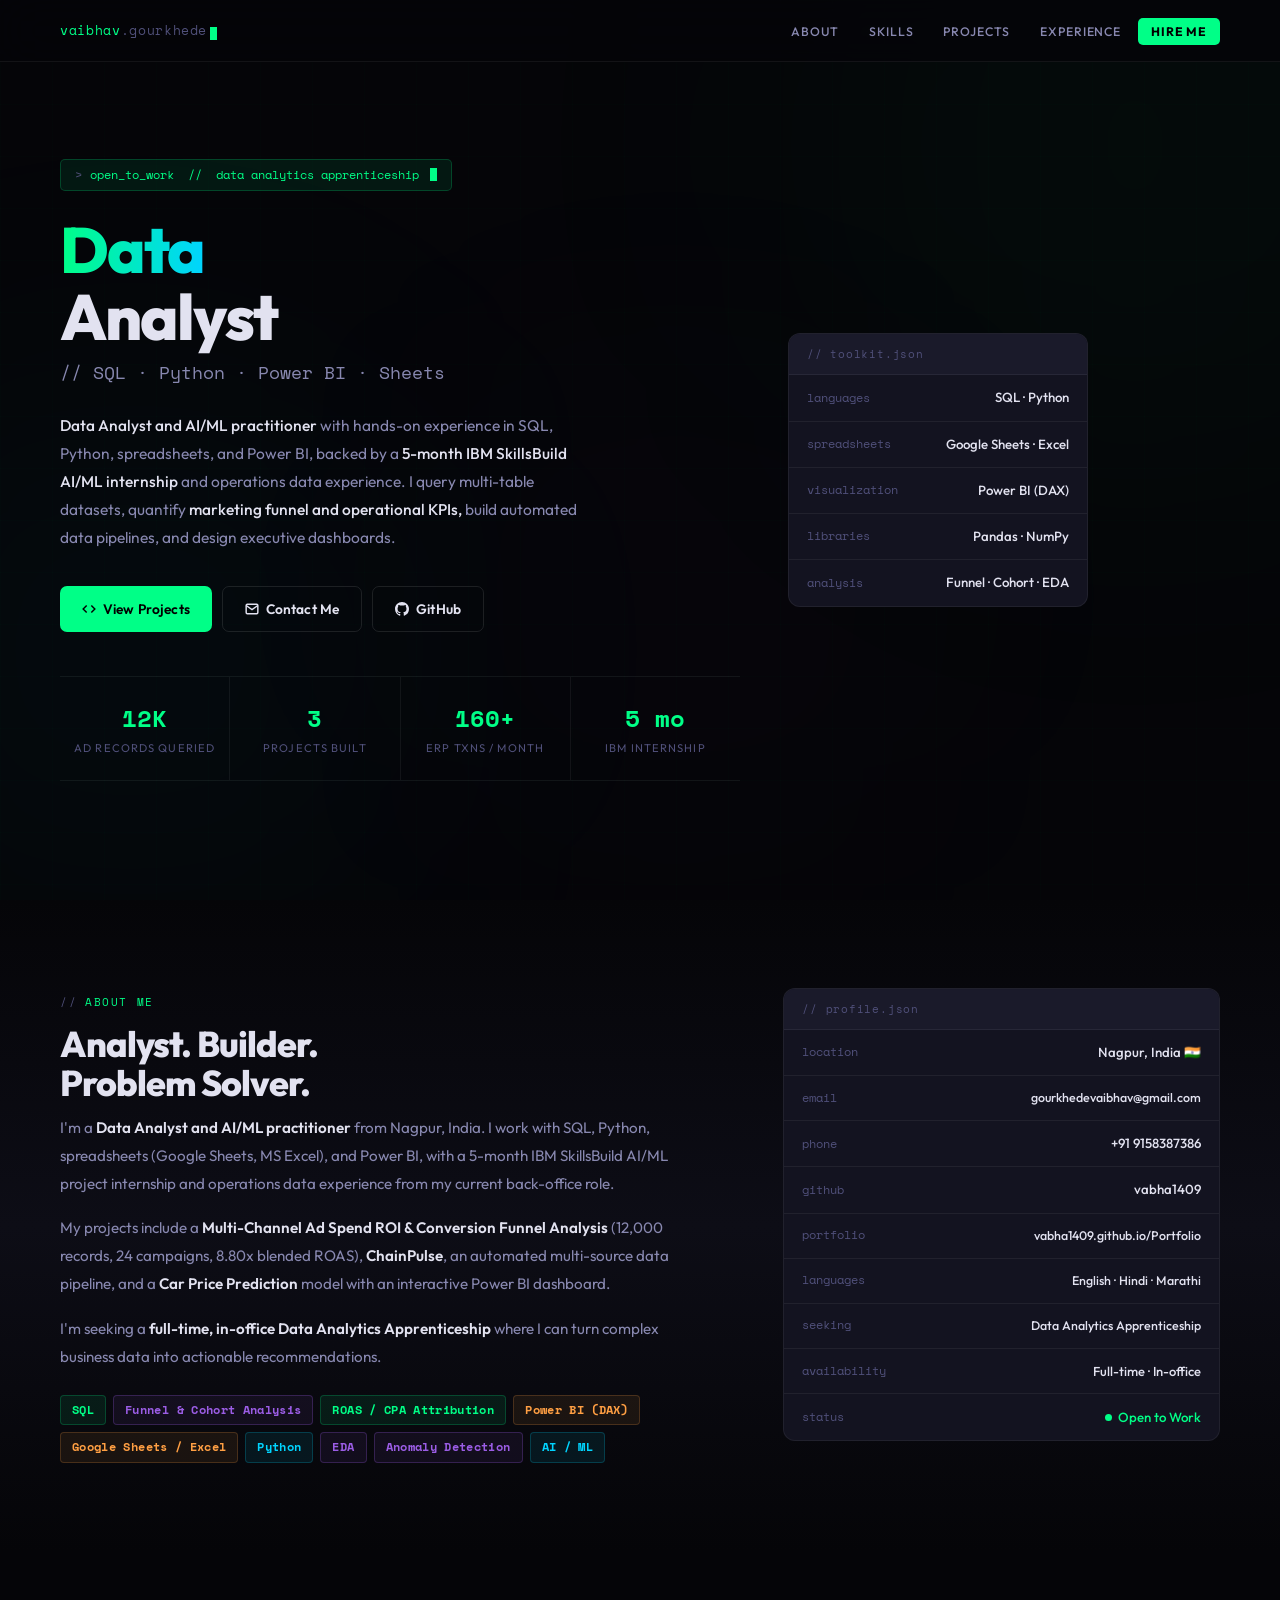
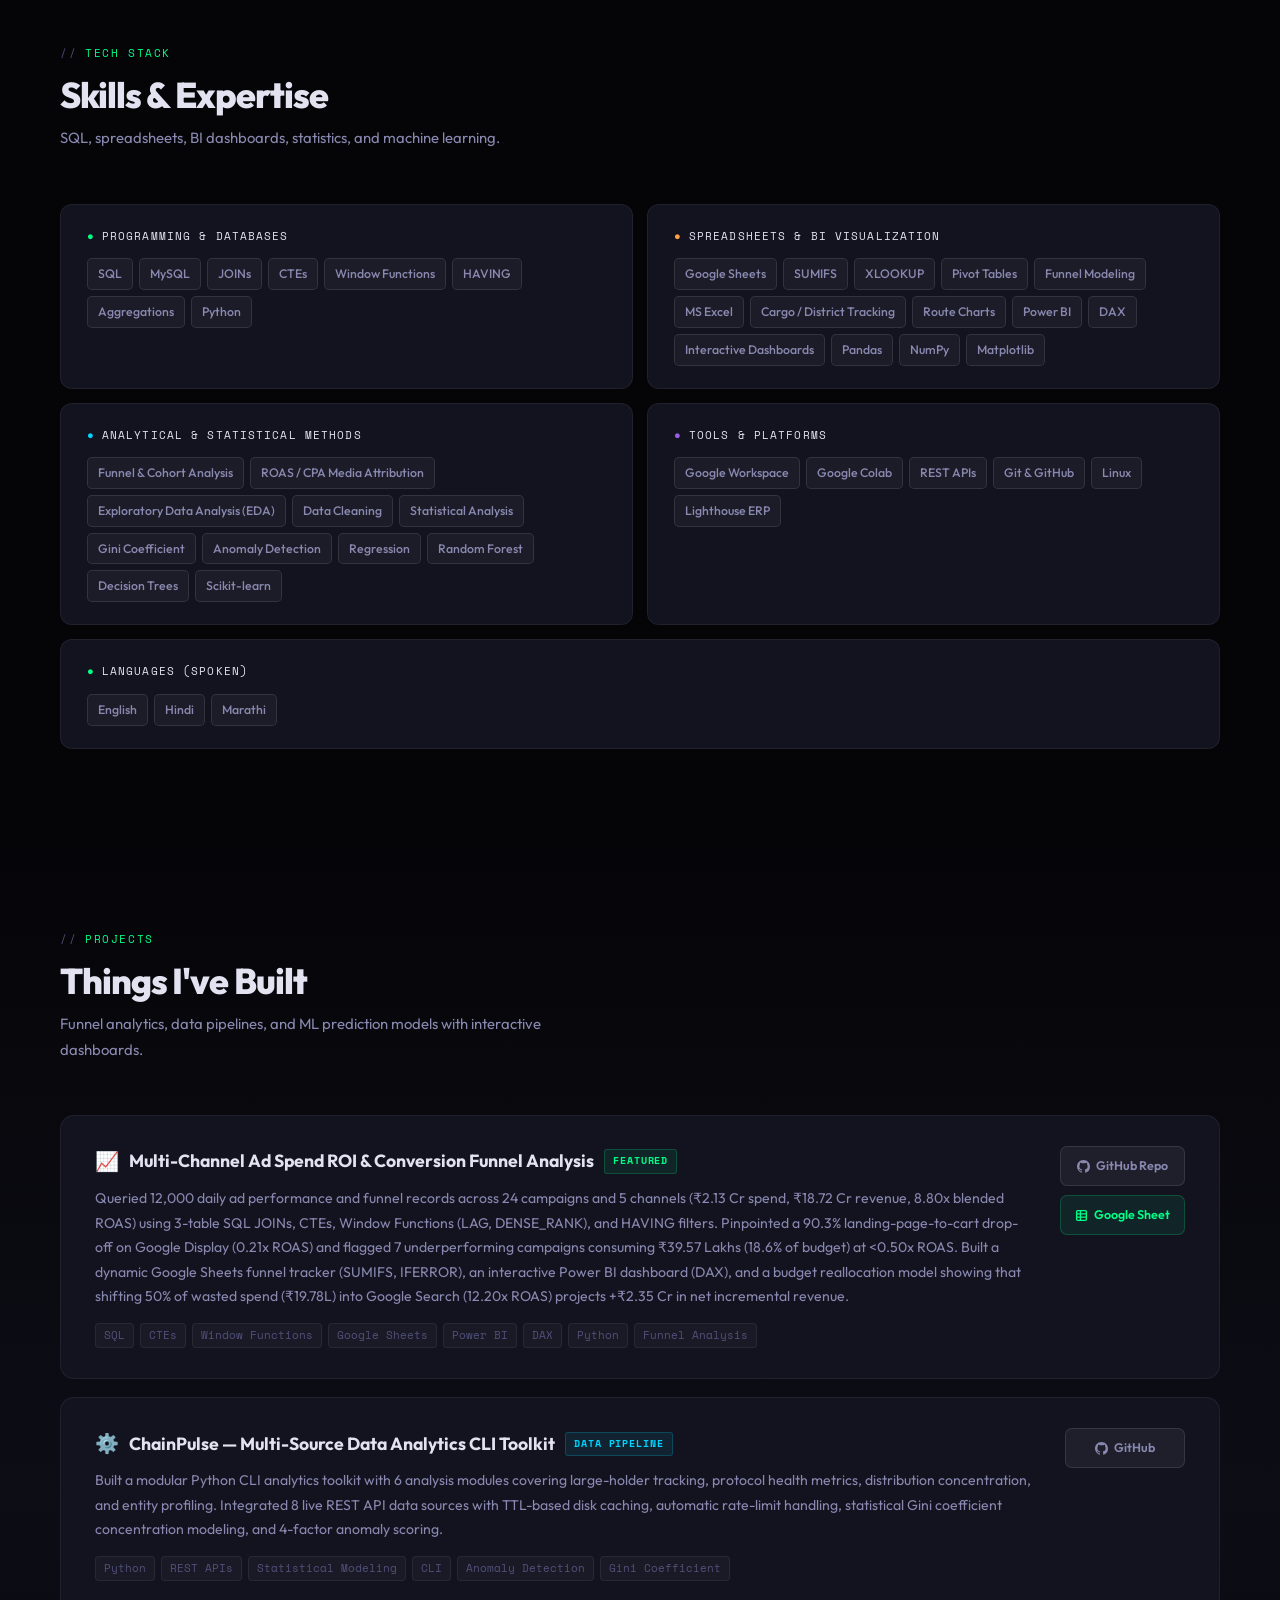
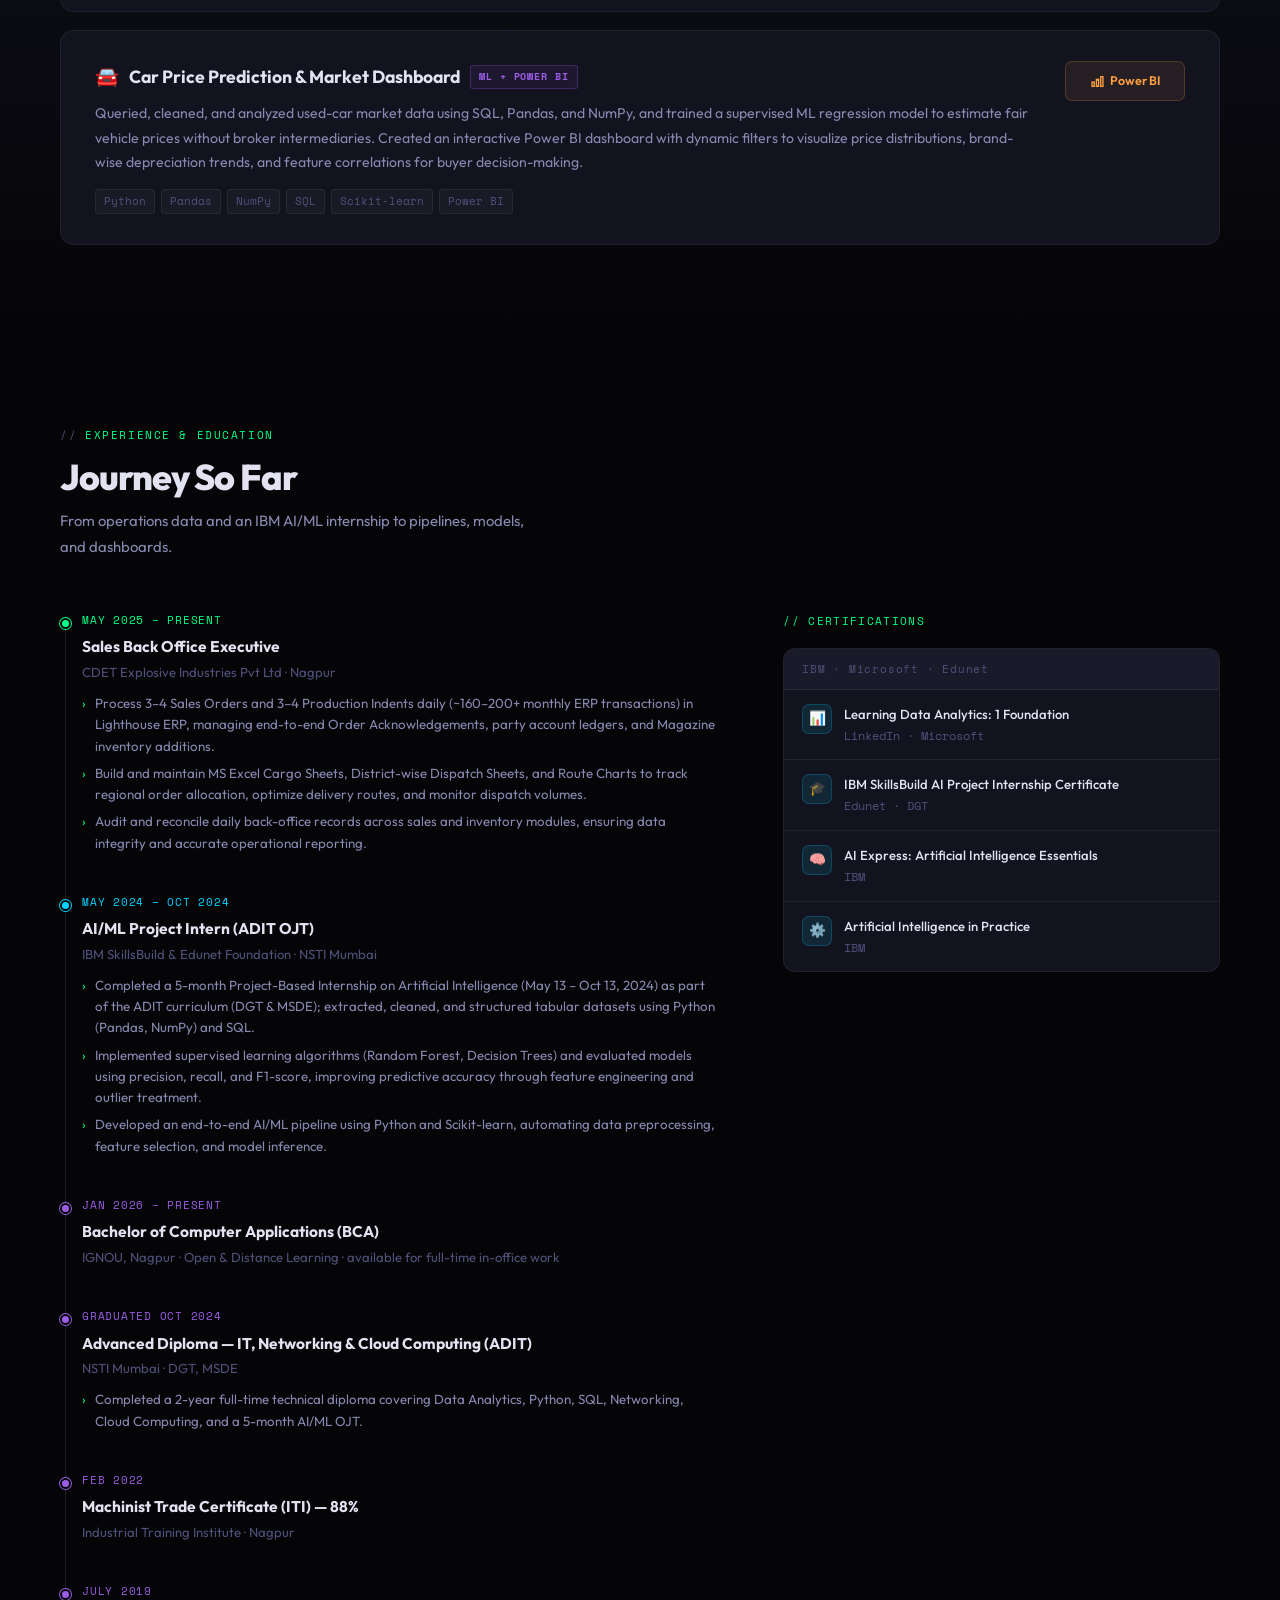
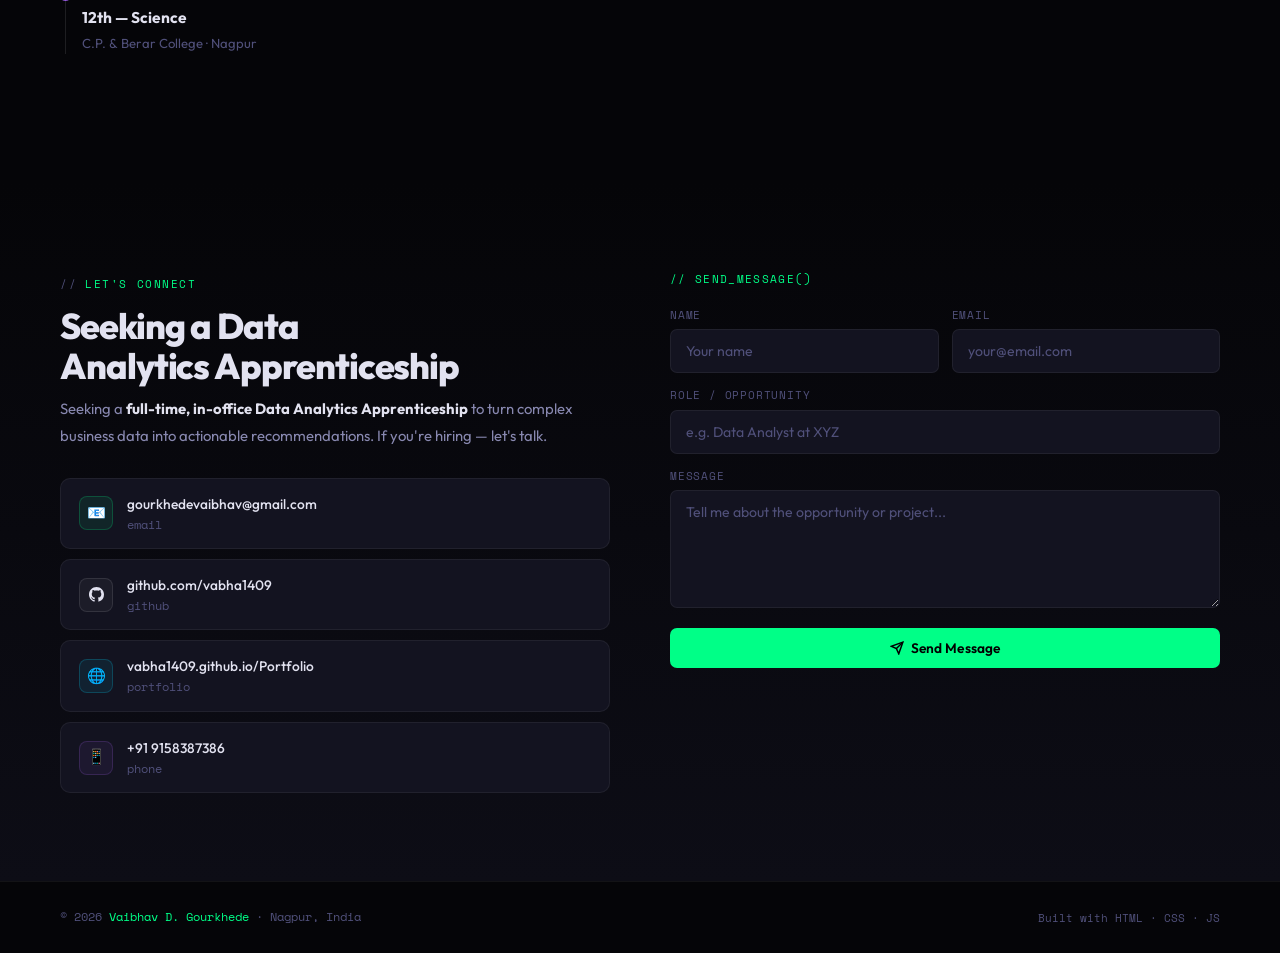
==== commit f0e5d6c5: "index.html" ====
--- a/index.html
+++ b/index.html
@@ -3,7 +3,7 @@
 <head>
 <meta charset="UTF-8">
 <meta name="viewport" content="width=device-width, initial-scale=1.0">
-<title>Vaibhav Gourkhede | Data &amp; Crypto Analyst</title>
+<title>Vaibhav Gourkhede | Data Analyst</title>
 <link href="https://fonts.googleapis.com/css2?family=Space+Mono:ital,wght@0,400;0,700;1,400&family=Outfit:wght@300;400;500;600;700;800&display=swap" rel="stylesheet">
 <style>
 :root{
@@ -41,7 +41,7 @@
 /* HERO */
 #hero{min-height:100vh;display:flex;align-items:center;padding:110px 60px 70px;max-width:1280px;margin:0 auto;position:relative;z-index:1;gap:48px}
 .hero-l{flex:1;max-width:680px}
-.hero-r{flex:0 0 260px;display:flex;flex-direction:column;gap:10px}
+.hero-r{flex:0 0 300px;animation:fup .5s .3s ease both}
 .tag{display:inline-flex;align-items:center;gap:8px;font-family:var(--mono);font-size:0.72rem;color:var(--green);background:var(--gdim);border:1px solid var(--gbdr);border-radius:5px;padding:6px 14px;margin-bottom:26px;animation:fup .5s ease both}
 .tag::before{content:'>';color:var(--tx3)}
 h1{font-family:var(--sans);font-size:clamp(2.5rem,5vw,4.2rem);font-weight:800;line-height:1.04;letter-spacing:-.03em;margin-bottom:8px;animation:fup .5s .08s ease both}
@@ -61,17 +61,6 @@
 .met-v{font-family:var(--mono);font-size:1.5rem;font-weight:700;color:var(--green)}
 .met-l{font-size:.7rem;text-transform:uppercase;letter-spacing:.1em;color:var(--tx3);margin-top:3px}
 @keyframes fup{from{opacity:0;transform:translateY(18px)}to{opacity:1;transform:translateY(0)}}
-
-/* TICKER */
-.tick{background:var(--surf2);border:1px solid var(--bdr);border-radius:10px;padding:13px 16px;font-family:var(--mono);font-size:.73rem;animation:fup .5s .3s ease both;transition:border-color .2s}
-.tick:hover{border-color:var(--bdr2)}
-.tick-top{display:flex;justify-content:space-between;align-items:center;margin-bottom:5px}
-.tick-sym{color:var(--tx2)}
-.up{color:var(--green);font-size:.68rem}
-.dn{color:var(--red);font-size:.68rem}
-.tick-p{font-size:.95rem;color:var(--tx);font-weight:700}
-.tick-bar{height:2px;background:var(--surf3);border-radius:2px;overflow:hidden;margin-top:7px}
-.tick-f{height:100%;border-radius:2px}
 
 /* SECTIONS */
 .section{position:relative;z-index:1;padding:88px 0}
@@ -196,7 +185,7 @@
 @media(max-width:960px){
   nav{padding:0 20px}.nav-links{display:none}
   #hero{padding:90px 20px 60px;flex-direction:column}
-  .hero-r{margin:0;flex-direction:row;overflow-x:auto;flex:unset;width:100%}
+  .hero-r{flex:unset;width:100%}
   .container{padding:0 20px}
   .about-g,.sk-grid,.exp-g,.con-g{grid-template-columns:1fr}
   .pcard{grid-template-columns:1fr}
@@ -223,11 +212,11 @@
 <!-- HERO -->
 <section id="hero">
   <div class="hero-l">
-    <div class="tag">open_to_work &nbsp;&#47;&#47;&nbsp; crypto &middot; data &middot; remote<span class="blink"></span></div>
-    <h1><span class="gtext">Data &amp; Crypto</span><br>Analyst</h1>
-    <p class="subtitle">// AI &middot; On-Chain Analytics &middot; ML &middot; Power BI</p>
+    <div class="tag">open_to_work &nbsp;&#47;&#47;&nbsp; data analytics apprenticeship<span class="blink"></span></div>
+    <h1><span class="gtext">Data</span><br>Analyst</h1>
+    <p class="subtitle">// SQL &middot; Python &middot; Power BI &middot; Sheets</p>
     <p class="hero-bio">
-      <strong>IBM AI/ML Intern</strong> turned blockchain data analyst. I build production-grade on-chain toolkits, ML-powered prediction models, and live market dashboards. Specializing in <strong>crypto analytics, DeFi research,</strong> and <strong>data-driven investment insights</strong> backed by Python, SQL, and multi-chain API expertise.
+      <strong>Data Analyst and AI/ML practitioner</strong> with hands-on experience in SQL, Python, spreadsheets, and Power BI, backed by a <strong>5-month IBM SkillsBuild AI/ML internship</strong> and operations data experience. I query multi-table datasets, quantify <strong>marketing funnel and operational KPIs,</strong> build automated data pipelines, and design executive dashboards.
     </p>
     <div class="btns">
       <a href="#projects" class="btn btn-g">
@@ -244,32 +233,20 @@
       </a>
     </div>
     <div class="metrics">
-      <div class="met"><div class="met-v">5+</div><div class="met-l">IBM Certs</div></div>
-      <div class="met"><div class="met-v">8</div><div class="met-l">APIs Integrated</div></div>
+      <div class="met"><div class="met-v">12K</div><div class="met-l">Ad Records Queried</div></div>
       <div class="met"><div class="met-v">3</div><div class="met-l">Projects Built</div></div>
-      <div class="met"><div class="met-v">IBM</div><div class="met-l">AI/ML Intern</div></div>
+      <div class="met"><div class="met-v">160+</div><div class="met-l">ERP Txns / Month</div></div>
+      <div class="met"><div class="met-v">5 mo</div><div class="met-l">IBM Internship</div></div>
     </div>
   </div>
   <div class="hero-r">
-    <div class="tick">
-      <div class="tick-top"><span class="tick-sym">BTC/USD</span><span class="up">&#9650; +2.4%</span></div>
-      <div class="tick-p">$104,820</div>
-      <div class="tick-bar"><div class="tick-f" style="width:78%;background:var(--green)"></div></div>
-    </div>
-    <div class="tick">
-      <div class="tick-top"><span class="tick-sym">ETH/USD</span><span class="up">&#9650; +1.9%</span></div>
-      <div class="tick-p">$3,840</div>
-      <div class="tick-bar"><div class="tick-f" style="width:62%;background:var(--blue)"></div></div>
-    </div>
-    <div class="tick">
-      <div class="tick-top"><span class="tick-sym">SOL/USD</span><span class="dn">&#9660; -0.7%</span></div>
-      <div class="tick-p">$172.50</div>
-      <div class="tick-bar"><div class="tick-f" style="width:44%;background:var(--purple)"></div></div>
-    </div>
-    <div class="tick" style="background:rgba(0,255,135,0.05);border-color:var(--gbdr)">
-      <div class="tick-top"><span class="tick-sym" style="color:var(--green)">CHAINPULSE</span><span class="up">LIVE &#9679;</span></div>
-      <div class="tick-p" style="font-size:.78rem;color:var(--tx2);margin-top:3px">Multi-chain CLI Toolkit</div>
-      <div style="font-family:var(--mono);font-size:.65rem;color:var(--tx3);margin-top:4px">ETH &middot; BTC &middot; SOL &middot; ARB</div>
+    <div class="info-panel">
+      <div class="ip-head">// toolkit.json</div>
+      <div class="ir"><span class="ik">languages</span><span class="iv">SQL &middot; Python</span></div>
+      <div class="ir"><span class="ik">spreadsheets</span><span class="iv">Google Sheets &middot; Excel</span></div>
+      <div class="ir"><span class="ik">visualization</span><span class="iv">Power BI (DAX)</span></div>
+      <div class="ir"><span class="ik">libraries</span><span class="iv">Pandas &middot; NumPy</span></div>
+      <div class="ir"><span class="ik">analysis</span><span class="iv">Funnel &middot; Cohort &middot; EDA</span></div>
     </div>
   </div>
 </section>
@@ -280,22 +257,22 @@
     <div class="about-g">
       <div class="reveal">
         <div class="eyebrow">About Me</div>
-        <h2 class="sec-h">Analyst. Builder.<br>Blockchain Explorer.</h2>
+        <h2 class="sec-h">Analyst. Builder.<br>Problem Solver.</h2>
         <div class="about-body">
-          <p>I'm a <strong>Data &amp; Crypto Analyst</strong> from Nagpur, India with an IBM AI/ML internship and a deep passion for on-chain data. I don't just read charts &mdash; I build the tools that generate them.</p>
-          <p>My flagship project <strong>ChainPulse</strong> is a production-grade multi-chain CLI toolkit covering whale tracking, smart money detection, DeFi health analysis, and cross-chain capital rotation signals &mdash; integrated with 8 live data sources across ETH, BTC, SOL, and ARB.</p>
-          <p>I'm seeking a <strong>remote Crypto Analyst or Data Analyst role</strong> where I can apply on-chain analytics, ML modeling, and data visualization to drive real investment decisions.</p>
+          <p>I'm a <strong>Data Analyst and AI/ML practitioner</strong> from Nagpur, India. I work with SQL, Python, spreadsheets (Google Sheets, MS Excel), and Power BI, with a 5-month IBM SkillsBuild AI/ML project internship and operations data experience from my current back-office role.</p>
+          <p>My projects include a <strong>Multi-Channel Ad Spend ROI &amp; Conversion Funnel Analysis</strong> (12,000 records, 24 campaigns, 8.80x blended ROAS), <strong>ChainPulse</strong>, an automated multi-source data pipeline, and a <strong>Car Price Prediction</strong> model with an interactive Power BI dashboard.</p>
+          <p>I'm seeking a <strong>full-time, in-office Data Analytics Apprenticeship</strong> where I can turn complex business data into actionable recommendations.</p>
         </div>
         <div class="chips">
-          <span class="chip cg">On-Chain Analytics</span>
+          <span class="chip cg">SQL</span>
+          <span class="chip cp">Funnel &amp; Cohort Analysis</span>
+          <span class="chip cg">ROAS / CPA Attribution</span>
+          <span class="chip co">Power BI (DAX)</span>
+          <span class="chip co">Google Sheets / Excel</span>
+          <span class="chip cb">Python</span>
+          <span class="chip cp">EDA</span>
+          <span class="chip cp">Anomaly Detection</span>
           <span class="chip cb">AI / ML</span>
-          <span class="chip cg">DeFi Research</span>
-          <span class="chip cp">Blockchain</span>
-          <span class="chip co">Power BI</span>
-          <span class="chip cb">Python</span>
-          <span class="chip cg">Whale Tracking</span>
-          <span class="chip cp">Smart Money Detection</span>
-          <span class="chip co">Technical Analysis</span>
         </div>
       </div>
       <div class="reveal">
@@ -305,9 +282,10 @@
           <div class="ir"><span class="ik">email</span><span class="iv" style="font-size:.78rem">gourkhedevaibhav@gmail.com</span></div>
           <div class="ir"><span class="ik">phone</span><span class="iv">+91 9158387386</span></div>
           <div class="ir"><span class="ik">github</span><span class="iv">vabha1409</span></div>
-          <div class="ir"><span class="ik">portfolio</span><span class="iv" style="font-size:.78rem">vaibhavgourkhede.netlify.app</span></div>
-          <div class="ir"><span class="ik">seeking</span><span class="iv" style="font-size:.81rem">Crypto / Data Analyst</span></div>
-          <div class="ir"><span class="ik">preferred</span><span class="iv">Remote</span></div>
+          <div class="ir"><span class="ik">portfolio</span><span class="iv" style="font-size:.78rem">vabha1409.github.io/Portfolio</span></div>
+          <div class="ir"><span class="ik">languages</span><span class="iv" style="font-size:.78rem">English &middot; Hindi &middot; Marathi</span></div>
+          <div class="ir"><span class="ik">seeking</span><span class="iv" style="font-size:.78rem">Data Analytics Apprenticeship</span></div>
+          <div class="ir"><span class="ik">availability</span><span class="iv" style="font-size:.81rem">Full-time &middot; In-office</span></div>
           <div class="ir"><span class="ik">status</span><span class="iv"><span class="sdot">Open to Work</span></span></div>
         </div>
       </div>
@@ -321,31 +299,37 @@
     <div class="reveal">
       <div class="eyebrow">Tech Stack</div>
       <h2 class="sec-h">Skills &amp; Expertise</h2>
-      <p class="sec-sub">Spanning on-chain analytics, data science, machine learning, and web development.</p>
+      <p class="sec-sub">SQL, spreadsheets, BI dashboards, statistics, and machine learning.</p>
     </div>
     <div class="sk-grid">
       <div class="sk-block reveal">
-        <div class="sk-title"><span style="color:var(--green)">&#9679;</span> Crypto &amp; Blockchain</div>
+        <div class="sk-title"><span style="color:var(--green)">&#9679;</span> Programming &amp; Databases</div>
         <div class="pills">
-          <span class="pill">On-Chain Data Analysis</span><span class="pill">Multi-chain API Integration</span><span class="pill">Whale Tracking</span><span class="pill">Smart Money Detection</span><span class="pill">DeFi Protocol Research</span><span class="pill">Gini Coefficient</span><span class="pill">Tokenomics</span><span class="pill">CoinGecko API</span><span class="pill">Etherscan API</span><span class="pill">DeFiLlama API</span><span class="pill">Glassnode Metrics</span><span class="pill">RSI &middot; MACD &middot; Moving Averages</span><span class="pill">Cross-chain Capital Rotation</span>
+          <span class="pill">SQL</span><span class="pill">MySQL</span><span class="pill">JOINs</span><span class="pill">CTEs</span><span class="pill">Window Functions</span><span class="pill">HAVING</span><span class="pill">Aggregations</span><span class="pill">Python</span>
         </div>
       </div>
       <div class="sk-block reveal">
-        <div class="sk-title"><span style="color:var(--blue)">&#9679;</span> Data Science &amp; ML</div>
+        <div class="sk-title"><span style="color:var(--orange)">&#9679;</span> Spreadsheets &amp; BI Visualization</div>
         <div class="pills">
-          <span class="pill">Python</span><span class="pill">Pandas</span><span class="pill">NumPy</span><span class="pill">Matplotlib</span><span class="pill">Scikit-learn</span><span class="pill">TensorFlow</span><span class="pill">PyTorch</span><span class="pill">Random Forest</span><span class="pill">Decision Trees</span><span class="pill">Regression</span><span class="pill">Classification</span><span class="pill">Feature Engineering</span><span class="pill">Jupyter Notebook</span><span class="pill">Google Colab</span>
+          <span class="pill">Google Sheets</span><span class="pill">SUMIFS</span><span class="pill">XLOOKUP</span><span class="pill">Pivot Tables</span><span class="pill">Funnel Modeling</span><span class="pill">MS Excel</span><span class="pill">Cargo / District Tracking</span><span class="pill">Route Charts</span><span class="pill">Power BI</span><span class="pill">DAX</span><span class="pill">Interactive Dashboards</span><span class="pill">Pandas</span><span class="pill">NumPy</span><span class="pill">Matplotlib</span>
         </div>
       </div>
       <div class="sk-block reveal">
-        <div class="sk-title"><span style="color:var(--orange)">&#9679;</span> Visualization &amp; Databases</div>
+        <div class="sk-title"><span style="color:var(--blue)">&#9679;</span> Analytical &amp; Statistical Methods</div>
         <div class="pills">
-          <span class="pill">Power BI</span><span class="pill">MS Excel</span><span class="pill">SQL</span><span class="pill">MySQL</span><span class="pill">MongoDB</span><span class="pill">IBM Cloud</span>
+          <span class="pill">Funnel &amp; Cohort Analysis</span><span class="pill">ROAS / CPA Media Attribution</span><span class="pill">Exploratory Data Analysis (EDA)</span><span class="pill">Data Cleaning</span><span class="pill">Statistical Analysis</span><span class="pill">Gini Coefficient</span><span class="pill">Anomaly Detection</span><span class="pill">Regression</span><span class="pill">Random Forest</span><span class="pill">Decision Trees</span><span class="pill">Scikit-learn</span>
         </div>
       </div>
       <div class="sk-block reveal">
-        <div class="sk-title"><span style="color:var(--purple)">&#9679;</span> Languages &amp; Frameworks</div>
+        <div class="sk-title"><span style="color:var(--purple)">&#9679;</span> Tools &amp; Platforms</div>
         <div class="pills">
-          <span class="pill">JavaScript</span><span class="pill">PHP</span><span class="pill">HTML5 / CSS3</span><span class="pill">Django</span><span class="pill">Flask</span><span class="pill">Laravel</span><span class="pill">Angular</span><span class="pill">Bootstrap</span><span class="pill">Express</span><span class="pill">jQuery</span><span class="pill">Git &amp; GitHub</span><span class="pill">Linux</span>
+          <span class="pill">Google Workspace</span><span class="pill">Google Colab</span><span class="pill">REST APIs</span><span class="pill">Git &amp; GitHub</span><span class="pill">Linux</span><span class="pill">Lighthouse ERP</span>
+        </div>
+      </div>
+      <div class="sk-block reveal" style="grid-column:1/-1">
+        <div class="sk-title"><span style="color:var(--green)">&#9679;</span> Languages (Spoken)</div>
+        <div class="pills">
+          <span class="pill">English</span><span class="pill">Hindi</span><span class="pill">Marathi</span>
         </div>
       </div>
     </div>
@@ -358,48 +342,52 @@
     <div class="reveal">
       <div class="eyebrow">Projects</div>
       <h2 class="sec-h">Things I've Built</h2>
-      <p class="sec-sub">Production-grade tools from multi-chain CLI analysis to ML prediction models and live dashboards.</p>
+      <p class="sec-sub">Funnel analytics, data pipelines, and ML prediction models with interactive dashboards.</p>
     </div>
     <div class="proj-list">
 
-      <!-- ChainPulse -->
+      <!-- Ad Spend ROI -->
       <div class="pcard reveal">
         <div>
           <div class="ph">
-            <span class="pico">&#9935;&#65039;</span>
-            <span class="pname">ChainPulse</span>
+            <span class="pico">&#128200;</span>
+            <span class="pname">Multi-Channel Ad Spend ROI &amp; Conversion Funnel Analysis</span>
             <span class="pbadge bf">Featured</span>
           </div>
-          <p class="pdesc">Production-grade multi-chain on-chain analysis CLI toolkit with 6 modules: whale tracker, DeFi health analyzer, token distribution analyzer (Gini coefficient), smart money detector, cross-chain aggregator, and deep wallet profiler. Integrates 8 live data sources &mdash; Etherscan, DeFiLlama, CoinGecko, Blockstream, Solana RPC, BscScan, Arbiscan, Moralis &mdash; with TTL disk caching and automatic rate-limit handling across ETH, BTC, SOL, and ARB.</p>
+          <p class="pdesc">Queried 12,000 daily ad performance and funnel records across 24 campaigns and 5 channels (&#8377;2.13 Cr spend, &#8377;18.72 Cr revenue, 8.80x blended ROAS) using 3-table SQL JOINs, CTEs, Window Functions (LAG, DENSE_RANK), and HAVING filters. Pinpointed a 90.3% landing-page-to-cart drop-off on Google Display (0.21x ROAS) and flagged 7 underperforming campaigns consuming &#8377;39.57 Lakhs (18.6% of budget) at &lt;0.50x ROAS. Built a dynamic Google Sheets funnel tracker (SUMIFS, IFERROR), an interactive Power BI dashboard (DAX), and a budget reallocation model showing that shifting 50% of wasted spend (&#8377;19.78L) into Google Search (12.20x ROAS) projects +&#8377;2.35 Cr in net incremental revenue.</p>
           <div class="pstack">
-            <span class="stag">Python</span><span class="stag">Etherscan API</span><span class="stag">DeFiLlama API</span><span class="stag">CoinGecko API</span><span class="stag">Blockstream</span><span class="stag">Solana RPC</span><span class="stag">BscScan</span><span class="stag">Moralis</span><span class="stag">Rich CLI</span><span class="stag">Multi-chain</span>
+            <span class="stag">SQL</span><span class="stag">CTEs</span><span class="stag">Window Functions</span><span class="stag">Google Sheets</span><span class="stag">Power BI</span><span class="stag">DAX</span><span class="stag">Python</span><span class="stag">Funnel Analysis</span>
+          </div>
+        </div>
+        <div class="plc">
+          <a href="https://github.com/vabha1409/ad-spend-roi-funnel-analytics" target="_blank" class="plink plgh">
+            <svg width="13" height="13" viewBox="0 0 24 24" fill="currentColor"><path d="M12 0C5.37 0 0 5.37 0 12c0 5.31 3.435 9.795 8.205 11.385.6.105.825-.255.825-.57 0-.285-.015-1.23-.015-2.235-3.015.555-3.795-.735-4.035-1.41-.135-.345-.72-1.41-1.23-1.695-.42-.225-1.02-.78-.015-.795.945-.015 1.62.87 1.845 1.23 1.08 1.815 2.805 1.305 3.495.99.105-.78.42-1.305.765-1.605-2.67-.3-5.46-1.335-5.46-5.925 0-1.305.465-2.385 1.23-3.225-.12-.3-.54-1.53.12-3.18 0 0 1.005-.315 3.3 1.23.96-.27 1.98-.405 3-.405s2.04.135 3 .405c2.295-1.56 3.3-1.23 3.3-1.23.66 1.65.24 2.88.12 3.18.765.84 1.23 1.905 1.23 3.225 0 4.605-2.805 5.625-5.475 5.925.435.375.81 1.095.81 2.22 0 1.605-.015 2.895-.015 3.3 0 .315.225.69.825.57A12.02 12.02 0 0024 12c0-6.63-5.37-12-12-12z"/></svg>
+            GitHub Repo
+          </a>
+          <a href="https://docs.google.com/spreadsheets/d/1vMFoFTKc2Z9y9fEcK1pwSrskuCS6LGA-E73Ts2IGoas/edit" target="_blank" class="plink pllive">
+            <svg width="13" height="13" viewBox="0 0 24 24" fill="none" stroke="currentColor" stroke-width="2.5"><rect x="3" y="3" width="18" height="18" rx="2"/><line x1="3" y1="9" x2="21" y2="9"/><line x1="3" y1="15" x2="21" y2="15"/><line x1="10" y1="3" x2="10" y2="21"/></svg>
+            Google Sheet
+          </a>
+        </div>
+      </div>
+
+      <!-- ChainPulse -->
+      <div class="pcard blue reveal">
+        <div>
+          <div class="ph">
+            <span class="pico">&#9881;&#65039;</span>
+            <span class="pname">ChainPulse &mdash; Multi-Source Data Analytics CLI Toolkit</span>
+            <span class="pbadge bl">Data Pipeline</span>
+          </div>
+          <p class="pdesc">Built a modular Python CLI analytics toolkit with 6 analysis modules covering large-holder tracking, protocol health metrics, distribution concentration, and entity profiling. Integrated 8 live REST API data sources with TTL-based disk caching, automatic rate-limit handling, statistical Gini coefficient concentration modeling, and 4-factor anomaly scoring.</p>
+          <div class="pstack">
+            <span class="stag">Python</span><span class="stag">REST APIs</span><span class="stag">Statistical Modeling</span><span class="stag">CLI</span><span class="stag">Anomaly Detection</span><span class="stag">Gini Coefficient</span>
           </div>
         </div>
         <div class="plc">
           <a href="https://github.com/vabha1409/chainpulse" target="_blank" class="plink plgh">
             <svg width="13" height="13" viewBox="0 0 24 24" fill="currentColor"><path d="M12 0C5.37 0 0 5.37 0 12c0 5.31 3.435 9.795 8.205 11.385.6.105.825-.255.825-.57 0-.285-.015-1.23-.015-2.235-3.015.555-3.795-.735-4.035-1.41-.135-.345-.72-1.41-1.23-1.695-.42-.225-1.02-.78-.015-.795.945-.015 1.62.87 1.845 1.23 1.08 1.815 2.805 1.305 3.495.99.105-.78.42-1.305.765-1.605-2.67-.3-5.46-1.335-5.46-5.925 0-1.305.465-2.385 1.23-3.225-.12-.3-.54-1.53.12-3.18 0 0 1.005-.315 3.3 1.23.96-.27 1.98-.405 3-.405s2.04.135 3 .405c2.295-1.56 3.3-1.23 3.3-1.23.66 1.65.24 2.88.12 3.18.765.84 1.23 1.905 1.23 3.225 0 4.605-2.805 5.625-5.475 5.925.435.375.81 1.095.81 2.22 0 1.605-.015 2.895-.015 3.3 0 .315.225.69.825.57A12.02 12.02 0 0024 12c0-6.63-5.37-12-12-12z"/></svg>
             GitHub
-          </a>
-        </div>
-      </div>
-
-      <!-- Crypto Dashboard -->
-      <div class="pcard blue reveal">
-        <div>
-          <div class="ph">
-            <span class="pico">&#128202;</span>
-            <span class="pname">Crypto Market Dashboard</span>
-            <span class="pbadge bl">Live</span>
-          </div>
-          <p class="pdesc">Cryptocurrency analytics dashboard fetching live price, volume, and market cap data via CoinGecko API. Performed on-chain trend analysis and visualized BTC/ETH price movements and dominance metrics in Power BI. Integrated RSI and moving average indicators to identify potential market entry and exit signals.</p>
-          <div class="pstack">
-            <span class="stag">Python</span><span class="stag">Pandas</span><span class="stag">Power BI</span><span class="stag">CoinGecko API</span><span class="stag">RSI</span><span class="stag">Moving Averages</span><span class="stag">Market Analysis</span>
-          </div>
-        </div>
-        <div class="plc">
-          <a href="https://vaibhavgourkhede.netlify.app" target="_blank" class="plink pllive">
-            <svg width="13" height="13" viewBox="0 0 24 24" fill="none" stroke="currentColor" stroke-width="2.5"><path d="M18 13v6a2 2 0 01-2 2H5a2 2 0 01-2-2V8a2 2 0 012-2h6"/><polyline points="15 3 21 3 21 9"/><line x1="10" y1="14" x2="21" y2="3"/></svg>
-            Live Site
           </a>
         </div>
       </div>
@@ -409,22 +397,18 @@
         <div>
           <div class="ph">
             <span class="pico">&#128664;</span>
-            <span class="pname">Car Price Prediction</span>
+            <span class="pname">Car Price Prediction &amp; Market Dashboard</span>
             <span class="pbadge bpu">ML + Power BI</span>
           </div>
-          <p class="pdesc">Analyzed used-car market data and built an ML regression model to predict car prices, removing dependency on brokers. Created an interactive Power BI dashboard to visualize price distribution, brand-wise trends, and feature correlations &mdash; making market pricing transparent and data-driven.</p>
+          <p class="pdesc">Queried, cleaned, and analyzed used-car market data using SQL, Pandas, and NumPy, and trained a supervised ML regression model to estimate fair vehicle prices without broker intermediaries. Created an interactive Power BI dashboard with dynamic filters to visualize price distributions, brand-wise depreciation trends, and feature correlations for buyer decision-making.</p>
           <div class="pstack">
-            <span class="stag">Python</span><span class="stag">Pandas</span><span class="stag">NumPy</span><span class="stag">Scikit-learn</span><span class="stag">Power BI</span><span class="stag">Regression</span><span class="stag">Feature Engineering</span>
+            <span class="stag">Python</span><span class="stag">Pandas</span><span class="stag">NumPy</span><span class="stag">SQL</span><span class="stag">Scikit-learn</span><span class="stag">Power BI</span>
           </div>
         </div>
         <div class="plc">
           <a href="https://app.powerbi.com/view?r=eyJrIjoiMzlhOWFhZWItM2NlZS00YTdjLWIwNjMtYTJkNTcwMDEwNWM1IiwidCI6ImYwZDBkNjE5LWRiMTAtNDA5ZC05ZDQ1LTMwNzZkMTdmMjFiMyJ9" target="_blank" class="plink plpbi">
             <svg width="13" height="13" viewBox="0 0 24 24" fill="none" stroke="currentColor" stroke-width="2.5"><rect x="18" y="3" width="4" height="18"/><rect x="10" y="8" width="4" height="13"/><rect x="2" y="13" width="4" height="8"/></svg>
             Power BI
-          </a>
-          <a href="https://github.com/vabha1409" target="_blank" class="plink plgh">
-            <svg width="13" height="13" viewBox="0 0 24 24" fill="currentColor"><path d="M12 0C5.37 0 0 5.37 0 12c0 5.31 3.435 9.795 8.205 11.385.6.105.825-.255.825-.57 0-.285-.015-1.23-.015-2.235-3.015.555-3.795-.735-4.035-1.41-.135-.345-.72-1.41-1.23-1.695-.42-.225-1.02-.78-.015-.795.945-.015 1.62.87 1.845 1.23 1.08 1.815 2.805 1.305 3.495.99.105-.78.42-1.305.765-1.605-2.67-.3-5.46-1.335-5.46-5.925 0-1.305.465-2.805 5.625-5.475 5.925.435.375.81 1.095.81 2.22 0 1.605-.015 2.895-.015 3.3 0 .315.225.69.825.57A12.02 12.02 0 0024 12c0-6.63-5.37-12-12-12z"/></svg>
-            GitHub
           </a>
         </div>
       </div>
@@ -439,7 +423,7 @@
     <div class="reveal">
       <div class="eyebrow">Experience &amp; Education</div>
       <h2 class="sec-h">Journey So Far</h2>
-      <p class="sec-sub">From IBM AI/ML internship to building production-grade blockchain toolkits.</p>
+      <p class="sec-sub">From operations data and an IBM AI/ML internship to pipelines, models, and dashboards.</p>
     </div>
     <div class="exp-g">
       <div class="reveal">
@@ -450,27 +434,36 @@
             <div class="tlrole">Sales Back Office Executive</div>
             <div class="tlorg">CDET Explosive Industries Pvt Ltd &middot; Nagpur</div>
             <ul class="tlpts">
-              <li>Operated Lighthouse ERP system managing end-to-end sales workflows including Order Acknowledgements and Sales Orders.</li>
-              <li>Created Production Indents, managed party account ledgers, and handled Magazine additions in ERP.</li>
-              <li>Maintained accurate records ensuring data integrity across sales and inventory modules.</li>
+              <li>Process 3&ndash;4 Sales Orders and 3&ndash;4 Production Indents daily (~160&ndash;200+ monthly ERP transactions) in Lighthouse ERP, managing end-to-end Order Acknowledgements, party account ledgers, and Magazine inventory additions.</li>
+              <li>Build and maintain MS Excel Cargo Sheets, District-wise Dispatch Sheets, and Route Charts to track regional order allocation, optimize delivery routes, and monitor dispatch volumes.</li>
+              <li>Audit and reconcile daily back-office records across sales and inventory modules, ensuring data integrity and accurate operational reporting.</li>
             </ul>
           </div>
           <div class="tli">
             <div class="tld b"></div>
-            <div class="tldate" style="color:var(--blue)">MAY 2024 &ndash; SEP 2024</div>
-            <div class="tlrole">AI/ML Intern</div>
-            <div class="tlorg">IBM &middot; NSTI Mumbai</div>
+            <div class="tldate" style="color:var(--blue)">MAY 2024 &ndash; OCT 2024</div>
+            <div class="tlrole">AI/ML Project Intern (ADIT OJT)</div>
+            <div class="tlorg">IBM SkillsBuild &amp; Edunet Foundation &middot; NSTI Mumbai</div>
             <ul class="tlpts">
-              <li>Completed 5-month IBM AI/ML internship implementing supervised learning &mdash; Random Forest, Decision Trees.</li>
-              <li>Evaluated models using precision, recall, and F1-score; improved accuracy through feature engineering.</li>
-              <li>Built a real-time AI project using Python, Scikit-learn, and TensorFlow with end-to-end ML pipeline experience.</li>
+              <li>Completed a 5-month Project-Based Internship on Artificial Intelligence (May 13 &ndash; Oct 13, 2024) as part of the ADIT curriculum (DGT &amp; MSDE); extracted, cleaned, and structured tabular datasets using Python (Pandas, NumPy) and SQL.</li>
+              <li>Implemented supervised learning algorithms (Random Forest, Decision Trees) and evaluated models using precision, recall, and F1-score, improving predictive accuracy through feature engineering and outlier treatment.</li>
+              <li>Developed an end-to-end AI/ML pipeline using Python and Scikit-learn, automating data preprocessing, feature selection, and model inference.</li>
             </ul>
           </div>
           <div class="tli">
             <div class="tld p"></div>
-            <div class="tldate" style="color:var(--purple)">OCT 2024</div>
-            <div class="tlrole">Advanced Diploma &mdash; IT &amp; Cloud Computing</div>
-            <div class="tlorg">National Skill Training Institute (NSTI), Mumbai</div>
+            <div class="tldate" style="color:var(--purple)">JAN 2026 &ndash; PRESENT</div>
+            <div class="tlrole">Bachelor of Computer Applications (BCA)</div>
+            <div class="tlorg">IGNOU, Nagpur &middot; Open &amp; Distance Learning &middot; available for full-time in-office work</div>
+          </div>
+          <div class="tli">
+            <div class="tld p"></div>
+            <div class="tldate" style="color:var(--purple)">GRADUATED OCT 2024</div>
+            <div class="tlrole">Advanced Diploma &mdash; IT, Networking &amp; Cloud Computing (ADIT)</div>
+            <div class="tlorg">NSTI Mumbai &middot; DGT, MSDE</div>
+            <ul class="tlpts">
+              <li>Completed a 2-year full-time technical diploma covering Data Analytics, Python, SQL, Networking, Cloud Computing, and a 5-month AI/ML OJT.</li>
+            </ul>
           </div>
           <div class="tli">
             <div class="tld p"></div>
@@ -478,17 +471,22 @@
             <div class="tlrole">Machinist Trade Certificate (ITI) &mdash; 88%</div>
             <div class="tlorg">Industrial Training Institute &middot; Nagpur</div>
           </div>
+          <div class="tli">
+            <div class="tld p"></div>
+            <div class="tldate" style="color:var(--purple)">JULY 2019</div>
+            <div class="tlrole">12th &mdash; Science</div>
+            <div class="tlorg">C.P. &amp; Berar College &middot; Nagpur</div>
+          </div>
         </div>
       </div>
       <div class="reveal">
         <div style="font-family:var(--mono);font-size:.7rem;color:var(--green);letter-spacing:.12em;text-transform:uppercase;margin-bottom:18px">// certifications</div>
         <div class="cert-panel">
-          <div class="cp-head">IBM &amp; Microsoft Certifications</div>
-          <div class="ci"><div class="cico">&#129302;</div><div><div class="cname">AI and Its Impact on Daily Life</div><div class="ciss">IBM</div></div></div>
-          <div class="ci"><div class="cico">&#129504;</div><div><div class="cname">AI Express: AI Essentials</div><div class="ciss">IBM</div></div></div>
+          <div class="cp-head">IBM &middot; Microsoft &middot; Edunet</div>
+          <div class="ci"><div class="cico">&#128202;</div><div><div class="cname">Learning Data Analytics: 1 Foundation</div><div class="ciss">LinkedIn &middot; Microsoft</div></div></div>
+          <div class="ci"><div class="cico">&#127891;</div><div><div class="cname">IBM SkillsBuild AI Project Internship Certificate</div><div class="ciss">Edunet &middot; DGT</div></div></div>
+          <div class="ci"><div class="cico">&#129504;</div><div><div class="cname">AI Express: Artificial Intelligence Essentials</div><div class="ciss">IBM</div></div></div>
           <div class="ci"><div class="cico">&#9881;&#65039;</div><div><div class="cname">Artificial Intelligence in Practice</div><div class="ciss">IBM</div></div></div>
-          <div class="ci"><div class="cico">&#128218;</div><div><div class="cname">Artificial Intelligence Tutorial</div><div class="ciss">IBM</div></div></div>
-          <div class="ci"><div class="cico">&#128202;</div><div><div class="cname">Learning Data Analytics: Foundation</div><div class="ciss">LinkedIn Learning &middot; Microsoft</div></div></div>
         </div>
       </div>
     </div>
@@ -501,8 +499,8 @@
     <div class="con-g">
       <div class="reveal">
         <div class="eyebrow">Let's Connect</div>
-        <h2 class="sec-h">Open to Crypto &amp;<br>Data Analyst Roles</h2>
-        <p style="color:var(--tx2);font-size:.93rem;line-height:1.8">Actively seeking <strong style="color:var(--tx)">remote</strong> opportunities as a Crypto Analyst or Data Analyst. If you're building in DeFi, crypto, or data-driven finance &mdash; let's talk.</p>
+        <h2 class="sec-h">Seeking a Data<br>Analytics Apprenticeship</h2>
+        <p style="color:var(--tx2);font-size:.93rem;line-height:1.8">Seeking a <strong style="color:var(--tx)">full-time, in-office Data Analytics Apprenticeship</strong> to turn complex business data into actionable recommendations. If you're hiring &mdash; let's talk.</p>
         <div class="clinks">
           <a href="mailto:gourkhedevaibhav@gmail.com" class="clink">
             <div class="cico2" style="background:rgba(0,255,135,.08);border:1px solid var(--gbdr)">&#128231;</div>
@@ -514,9 +512,9 @@
             </div>
             <div><div>github.com/vabha1409</div><div class="csub">github</div></div>
           </a>
-          <a href="https://vaibhavgourkhede.netlify.app" target="_blank" class="clink">
+          <a href="https://vabha1409.github.io/Portfolio" target="_blank" class="clink">
             <div class="cico2" style="background:rgba(0,212,255,.08);border:1px solid rgba(0,212,255,.2)">&#127760;</div>
-            <div><div>vaibhavgourkhede.netlify.app</div><div class="csub">live portfolio</div></div>
+            <div><div>vabha1409.github.io/Portfolio</div><div class="csub">portfolio</div></div>
           </a>
           <a href="tel:+919158387386" class="clink">
             <div class="cico2" style="background:rgba(155,93,229,.08);border:1px solid rgba(155,93,229,.2)">&#128241;</div>
@@ -531,7 +529,7 @@
             <div><div class="flbl">Name</div><input type="text" placeholder="Your name"></div>
             <div><div class="flbl">Email</div><input type="email" placeholder="your@email.com"></div>
           </div>
-          <div><div class="flbl">Role / Opportunity</div><input type="text" placeholder="e.g. Crypto Analyst at XYZ"></div>
+          <div><div class="flbl">Role / Opportunity</div><input type="text" placeholder="e.g. Data Analyst at XYZ"></div>
           <div><div class="flbl">Message</div><textarea placeholder="Tell me about the opportunity or project..."></textarea></div>
           <button class="btn btn-g" style="width:100%;justify-content:center" onclick="alert('Message sent! Vaibhav will get back to you soon.')">
             <svg width="14" height="14" viewBox="0 0 24 24" fill="none" stroke="currentColor" stroke-width="2.5"><line x1="22" y1="2" x2="11" y2="13"/><polygon points="22 2 15 22 11 13 2 9 22 2"/></svg>
@@ -545,7 +543,7 @@
 
 <!-- FOOTER -->
 <footer>
-  <div class="fl">&#169; 2025 <span>Vaibhav D. Gourkhede</span> &middot; Nagpur, India</div>
+  <div class="fl">&#169; 2026 <span>Vaibhav D. Gourkhede</span> &middot; Nagpur, India</div>
   <div class="fl" style="font-family:var(--mono);font-size:.7rem">Built with HTML &middot; CSS &middot; JS</div>
 </footer>
 
@@ -567,4 +565,4 @@
 });
 </script>
 </body>
-</html>+</html>
